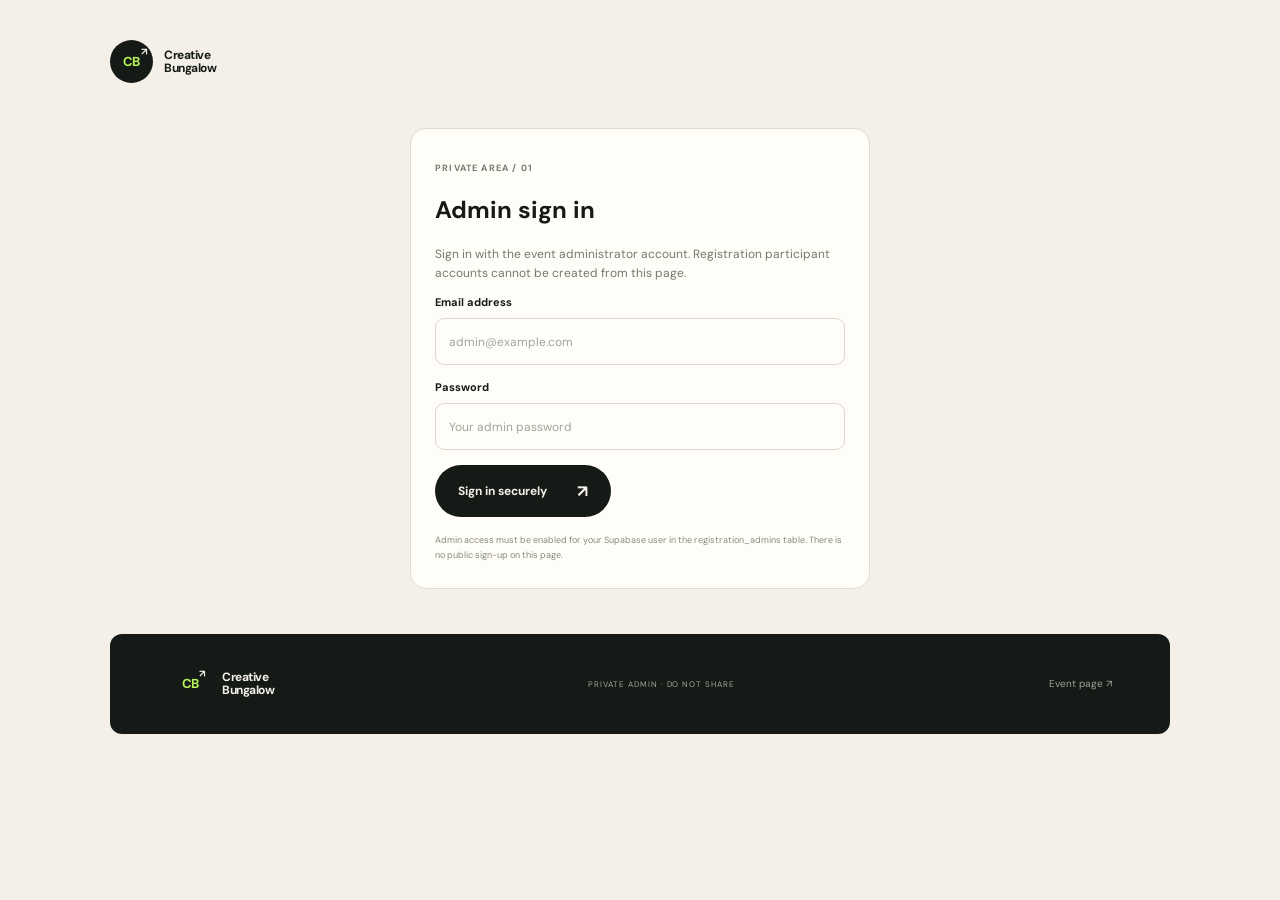
==== admin.html @ c6434d29 "Add admin-only dummy registration test panel" ====
<!doctype html>
<html lang="en">
<head>
<meta charset="utf-8"><meta name="viewport" content="width=device-width,initial-scale=1">
<meta name="robots" content="noindex,nofollow"><meta name="theme-color" content="#151a16">
<title>Admin — Creative Bungalow</title>
<link rel="preconnect" href="https://fonts.googleapis.com"><link rel="preconnect" href="https://fonts.gstatic.com" crossorigin>
<link href="https://fonts.googleapis.com/css2?family=DM+Sans:wght@400;500;600;700&family=Playfair+Display:ital,wght@0,500;0,600;1,500&display=swap" rel="stylesheet">
<link rel="stylesheet" href="./styles.css">
</head>
<body class="admin-page">
<main class="admin-container">
<a class="brand" href="./index.html"><span class="brand-mark">CB<span>↗</span></span><span class="brand-name">Creative<br>Bungalow</span></a>
<section class="admin-login admin-card" id="login-card">
<p class="admin-top-label">PRIVATE AREA / 01</p><h1>Admin sign in</h1>
<p class="admin-status">Sign in with the event administrator account. Registration participant accounts cannot be created from this page.</p>
<form id="login-form">
<label class="field"><span>Email address</span><input name="email" type="email" autocomplete="username" required placeholder="admin@example.com"></label>
<label class="field"><span>Password</span><input name="password" type="password" autocomplete="current-password" required minlength="8" placeholder="Your admin password"></label>
<p class="form-message" id="login-message" role="status" aria-live="polite"></p>
<button class="button button-dark" id="login-button" type="submit">Sign in securely <b>↗</b></button>
</form>
<p class="form-footnote">Admin access must be enabled for your Supabase user in the registration_admins table. There is no public sign-up on this page.</p>
</section>
<section id="dashboard" hidden>
<header class="admin-header"><div><p class="admin-top-label">PRIVATE AREA / 02</p><h1>Registration desk.</h1><p>Review screenshots and update payment status.</p></div><button class="copy-button" id="signout-button" type="button">Sign out ↗</button></header>
<div class="notice warning" id="admin-notice" role="status" hidden></div>
<div class="admin-card" id="backend-preflight-card">
<p class="admin-top-label">PRIVATE DIAGNOSTICS</p>
<h2>Backend readiness check</h2>
<p class="admin-status">Administrator-only, read-only checks. This verifies server-side Turnstile, private screenshot bucket and registration RPC availability. It does not create participant records. Public registration remains closed.</p>
<div class="captcha-wrap"><div id="backend-preflight-turnstile"></div><p id="backend-preflight-captcha-note">Complete anti-spam verification to run the checks.</p></div>
<button class="button button-dark" id="run-backend-preflight" type="button" disabled>Run readiness check ↗</button>
<p class="form-message" id="backend-preflight-result" role="status" aria-live="polite"></p>
</div>
<div class="admin-card" id="test-tools-card"><p class="admin-top-label">ADMIN-ONLY TESTING</p><h2>Dummy registration test</h2><p class="admin-status">Creates a clearly labelled TEST ONLY record with a dummy image. No payment is made and payment remains pending. The test temporarily consumes one place until removed. Public registration stays closed.</p><button class="button button-dark" id="create-test-registration" type="button">Create dummy test entry</button><p class="form-message" id="test-tools-result" role="status" aria-live="polite"></p></div><div class="admin-card">
<div class="admin-toolbar"><div><h2>Participants</h2><p class="admin-status" id="last-updated">Loading registrations…</p></div><input id="filter-input" type="search" placeholder="Search name, code, email or phone" aria-label="Search registrations"><button class="copy-button" id="refresh-button" type="button">Refresh ↻</button></div>
<div class="admin-table-wrap"><table class="admin-table"><thead><tr><th>Participant</th><th>Reference</th><th>Details</th><th>Payment</th><th>Screenshot</th><th>Review</th></tr></thead><tbody id="registrations-body"><tr><td colspan="6" class="admin-empty">Loading…</td></tr></tbody></table></div>
</div>
<p class="admin-status">Screenshot links expire after five minutes. Payment verification is manual; a screenshot alone is not proof that a transfer settled.</p>
</section>
<footer class="site-footer" style="margin-top:40px;border-radius:12px"><a class="brand" href="./index.html"><span class="brand-mark">CB<span>↗</span></span><span class="brand-name">Creative<br>Bungalow</span></a><span>PRIVATE ADMIN · DO NOT SHARE</span><a href="./index.html">Event page ↗</a></footer>
</main>
<script src="./js/config.js"></script><script type="module" src="./js/admin.js"></script>
</body></html>
---- styles.css ----
:root{--ink:#151a16;--paper:#f4f0e8;--green:#b8f35a;--muted:#76786f;--line:rgba(21,26,22,.16);--white:#fffdf7;--sans:"DM Sans",Arial,sans-serif;--serif:"Playfair Display",Georgia,serif}*{box-sizing:border-box}html{scroll-behavior:smooth;scroll-padding-top:90px}body{margin:0;background:var(--paper);color:var(--ink);font-family:var(--sans);-webkit-font-smoothing:antialiased}a{color:inherit;text-decoration:none}button,input{font:inherit}.topline{height:32px;padding:0 5.5%;display:flex;align-items:center;justify-content:space-between;background:var(--green);font-size:9px;font-weight:700;letter-spacing:.14em}.site-header{height:86px;padding:0 5.5%;display:flex;align-items:center;justify-content:space-between;border-bottom:1px solid var(--line)}.brand{display:inline-flex;align-items:center;gap:11px}.brand-mark{width:43px;height:43px;border-radius:50%;background:var(--ink);color:var(--green);display:grid;place-items:center;font-size:13px;font-weight:700;position:relative;letter-spacing:-.06em}.brand-mark span{position:absolute;font-size:10px;top:5px;right:6px;color:var(--paper)}.brand-name{font-weight:700;font-size:12px;line-height:1.05;letter-spacing:-.04em}.site-header nav{display:flex;align-items:center;gap:32px;font-size:12px;font-weight:600}.site-header nav a:not(.nav-cta){opacity:.72}.nav-cta{border:1px solid var(--ink);padding:13px 17px;border-radius:99px}.hero{background:var(--ink);color:var(--paper);min-height:670px;padding:85px 5.5% 28px;position:relative;overflow:hidden;display:grid;grid-template-columns:1.05fr .95fr;align-items:center}.hero-copy{max-width:670px;z-index:1;padding-bottom:35px}.eyebrow{font-size:10px;font-weight:700;letter-spacing:.16em;margin:0 0 23px;display:flex;align-items:center;gap:9px}.eyebrow i{width:7px;height:7px;border-radius:50%;background:var(--green);display:inline-block}.eyebrow.dark{color:#777b70}.hero h1{font-size:clamp(58px,7.6vw,110px);letter-spacing:-.09em;line-height:.91;margin:0;font-weight:600}.hero h1 em,.intro h2 em,.details h2 em,.register-intro h2 em,.success-panel h3 em,.closing h2 em{font-family:var(--serif);font-weight:500;letter-spacing:-.075em}.lime{color:var(--green)}.hero-subtitle{max-width:390px;color:#b7bbb2;font-size:14px;line-height:1.8;margin:28px 0}.hero-actions{display:flex;align-items:center;gap:22px}.button{border:0;border-radius:99px;min-height:52px;padding:0 23px;display:inline-flex;align-items:center;justify-content:space-between;gap:30px;font-weight:700;font-size:12px;cursor:pointer;transition:transform .2s,background .2s}.button:hover{transform:translateY(-2px)}.button b{font-size:17px}.button-lime{background:var(--green);color:var(--ink)}.text-link{font-size:11px;font-weight:700;opacity:.8}.hero-meta{display:flex;gap:48px;margin-top:60px}.hero-meta>div{display:flex;flex-direction:column;gap:9px}.hero-meta small,.payment-top small,.upi-row small,.fee small{font-size:9px;color:#9da399;font-weight:700;letter-spacing:.15em}.hero-meta strong{font-size:10px;letter-spacing:.08em}.hero-art{min-height:435px;position:relative;display:grid;place-items:center}.orbit{position:absolute;border:1px solid rgba(244,240,232,.16);border-radius:50%;aspect-ratio:1}.orbit-a{width:min(95%,440px);transform:rotate(-24deg) scaleY(.76)}.orbit-b{width:min(75%,350px);transform:rotate(30deg) scaleY(.76)}.disc{width:260px;height:260px;background:var(--green);border-radius:50%;color:var(--ink);display:flex;flex-direction:column;align-items:center;justify-content:center;transform:rotate(-10deg);z-index:1;box-shadow:0 30px 70px #0005}.disc small,.date-disc small{font-size:8px;letter-spacing:.15em;font-weight:700}.disc strong{text-align:center;font-size:31px;line-height:.98;letter-spacing:-.07em;margin:14px 0}.date-disc{position:absolute;right:4%;top:5%;width:105px;height:105px;border:1px solid rgba(244,240,232,.4);border-radius:50%;display:flex;flex-direction:column;align-items:center;justify-content:center;line-height:1.1;transform:rotate(9deg)}.date-disc strong{font-size:25px;letter-spacing:-.08em}.art-note{position:absolute;bottom:16%;right:0;font-size:9px;letter-spacing:.12em;line-height:1.6;color:#aeb4a8;transform:rotate(-7deg)}.star{position:absolute;left:5%;top:17%;font-size:35px;color:var(--green)}.hero-bottom{position:absolute;bottom:21px;left:5.5%;right:5.5%;display:flex;align-items:center;gap:14px;color:#8e958a;font-size:8px;font-weight:700;letter-spacing:.12em}.hero-bottom i{height:1px;background:#4a5248;flex:1}.ticker{background:var(--green);overflow:hidden;padding:17px 0;color:var(--ink)}.ticker-track{display:flex;align-items:center;justify-content:space-around;gap:35px;white-space:nowrap;font-size:10px;font-weight:700;letter-spacing:.13em}.ticker-track b{font-size:16px}.section{padding-left:8%;padding-right:8%}.intro{padding-top:120px;padding-bottom:125px;display:grid;grid-template-columns:.65fr 1.3fr .55fr;gap:45px}.section-index{display:flex;flex-direction:column;gap:9px;font-size:9px;font-weight:700;letter-spacing:.13em;color:var(--muted)}.section-index span{color:var(--ink);font-size:11px}.section-index small{font-size:9px}.intro-main .eyebrow{margin-bottom:20px}.intro h2,.details h2,.register-intro h2{font-size:clamp(49px,5.6vw,78px);line-height:.99;letter-spacing:-.08em;font-weight:500;margin:0}.intro-bottom{display:flex;align-items:end;gap:30px;max-width:540px;margin-top:34px}.intro-bottom p,.register-intro>p{font-size:13px;line-height:1.9;color:#64675e;margin:0;max-width:415px}.round-arrow{width:52px;height:52px;flex:0 0 52px;border:1px solid var(--ink);border-radius:50%;display:grid;place-items:center;font-size:22px}.intro-aside{padding-top:42px}.stamp{width:135px;height:135px;border:1px solid var(--ink);border-radius:50%;display:flex;flex-direction:column;justify-content:center;align-items:center;text-align:center;font-family:var(--serif);font-size:17px;line-height:1.05;transform:rotate(8deg)}.stamp span{font-family:var(--sans);font-size:8px;letter-spacing:.16em;margin-top:6px;font-weight:700}.intro-aside p{font-size:10px;line-height:1.8;color:var(--muted);max-width:155px;margin:30px 0 0}.details{background:var(--ink);color:var(--paper);padding:85px 0 100px}.details-inner{display:grid;grid-template-columns:.65fr 1.3fr;gap:45px}.section-index.light,.section-index.light span{color:#a0a69b}.section-index.light span:first-child{color:var(--green)}.details .eyebrow{color:#9ca398}.details h2{margin-bottom:55px}.detail-grid{display:grid;grid-template-columns:repeat(2,minmax(0,1fr));border-left:1px solid #3b4339;border-top:1px solid #3b4339}.detail-card{position:relative;min-height:215px;padding:24px;border-right:1px solid #3b4339;border-bottom:1px solid #3b4339}.detail-card>small{font-size:9px;font-weight:700;letter-spacing:.13em;color:#aab0a5}.detail-icon{float:right;color:var(--green);font-size:18px}.detail-card h3{font-size:23px;letter-spacing:-.06em;margin:41px 0 5px}.detail-card p{color:#9da398;font-size:11px;margin:0 0 24px}.detail-card strong{font-size:8px;letter-spacing:.11em;color:#c5c9bf}.detail-card.accent{background:var(--green);color:var(--ink)}.detail-card.accent>small,.detail-card.accent p,.detail-card.accent strong{color:#3c4a31}.detail-card.accent .detail-icon{color:var(--ink)}.register{padding-top:120px;padding-bottom:135px;display:grid;grid-template-columns:.65fr .8fr 1.25fr;gap:45px;align-items:start}.register-intro h2{margin-bottom:25px}.register-intro .eyebrow{margin-bottom:20px}.register-intro>p{max-width:330px}.fee{margin-top:32px;border-top:1px solid var(--line);padding-top:18px;display:flex;flex-direction:column;gap:10px}.fee small{color:var(--muted)}.fee strong{font-size:26px;letter-spacing:-.05em}.fee strong span{font-size:11px;font-weight:500;letter-spacing:0;color:var(--muted)}.form-shell{background:var(--white);border:1px solid #e1dbcf;border-radius:20px;padding:34px;grid-column:3}.form-title{display:flex;gap:14px;align-items:flex-start;margin-bottom:25px}.form-title>span{width:32px;height:32px;border-radius:50%;background:var(--green);display:grid;place-items:center;font-size:10px;font-weight:700;flex-shrink:0}.form-title h3{margin:0;font-size:19px;letter-spacing:-.05em}.form-title p{margin:6px 0 0;font-size:11px;color:var(--muted)}.form-grid{display:grid;grid-template-columns:1fr 1fr;gap:20px 15px}.field{display:flex;flex-direction:column;gap:9px;min-width:0}.field>span:first-child,.field legend{font-size:11px;font-weight:700}.field b,.field legend b{color:#3c8b21}.wide{grid-column:1/-1}.field input:not([type=radio]):not([type=file]){width:100%;height:47px;border:1px solid #ddd9d0;border-radius:9px;padding:0 13px;color:var(--ink);background:#fffdf9;font-size:12px;outline:none}.field input:focus{border-color:#718b53;box-shadow:0 0 0 3px #b8f35a3d}.field input::placeholder{color:#a4a49a}.field fieldset{border:0;padding:0;margin:0}.field legend{margin-bottom:10px}.choices{display:flex;gap:10px}.choice{flex:1;position:relative;cursor:pointer}.choice input{position:absolute;opacity:0;pointer-events:none}.choice span{display:flex;align-items:center;justify-content:center;border:1px solid #ddd9d0;border-radius:9px;padding:13px 10px;font-size:11px;font-weight:600}.choice input:checked+span{background:#f0f7e7;border-color:#87a56a;box-shadow:inset 0 0 0 1px #87a56a}.form-divider{height:1px;background:var(--line);margin:33px 0}.payment-box{border:1px solid #e1dbcf;background:#f7f3eb;border-radius:12px;padding:20px;margin-bottom:23px}.payment-top{display:flex;align-items:start;justify-content:space-between}.payment-top>div{display:flex;flex-direction:column;gap:6px}.payment-top strong{font-size:36px;letter-spacing:-.07em}.upi-tag{font-size:11px;font-weight:700;background:var(--green);border-radius:99px;padding:9px 12px}.payment-box>p{font-size:11px;line-height:1.8;color:#66695f}.upi-row{border:1px solid #ded8cc;background:var(--white);border-radius:9px;padding:13px;display:flex;align-items:center;justify-content:space-between;gap:10px}.upi-row>div{display:flex;flex-direction:column;gap:6px;min-width:0}.upi-row strong{font-size:13px;overflow-wrap:anywhere}.copy-button{border:1px solid #d8d4ca;background:transparent;border-radius:99px;padding:9px 11px;font-size:10px;font-weight:700;cursor:pointer;white-space:nowrap}.copy-button:hover{background:var(--green);border-color:var(--green)}.payment-box .caution{font-size:10px;margin-bottom:0}.upload-field{margin-top:5px}.muted,.upload-field>.muted{color:var(--muted);font-size:10px}.field input[type=file]{position:absolute;width:1px;height:1px;opacity:0;pointer-events:none}.upload-box{display:flex;align-items:center;gap:13px;border:1px dashed #b9b8ab;border-radius:10px;padding:17px;background:#fbf9f3;cursor:pointer;min-height:80px}.upload-box:hover{border-color:#6f8c50;background:#f7faef}.upload-icon{width:37px;height:37px;flex:0 0 37px;background:var(--green);border-radius:50%;display:grid;place-items:center;font-size:20px}.upload-box>span:nth-child(2){display:flex;flex-direction:column;gap:5px;min-width:0}.upload-box strong{font-size:11px;overflow-wrap:anywhere}.upload-box small{font-size:10px;color:var(--muted)}.upload-arrow{margin-left:auto;font-size:18px}.captcha-wrap{margin-top:18px;min-height:42px}.captcha-wrap p{font-size:10px;color:var(--muted)}.consent{display:flex;gap:10px;align-items:flex-start;font-size:10px;color:#66695f;line-height:1.7;margin-top:20px}.consent input{margin:3px 0 0;accent-color:#678b3d}.form-message{font-size:11px;line-height:1.6;margin:14px 0 0;color:#a33128}.form-message:empty{display:none}.submit-button{width:100%;margin-top:16px}.submit-button:disabled{opacity:.6;cursor:not-allowed}.form-footnote{font-size:9px;line-height:1.7;color:#888a80;margin:16px 0 0}.notice{padding:16px 19px;border-radius:12px;font-size:12px;line-height:1.7;margin:0 0 18px}.notice p{margin:5px 0 0}.warning{background:#fff1d5;border:1px solid #e8ca8c;color:#6f4c10}.register>.warning{grid-column:2/4}.success-panel{padding:10px 0}.success-icon{width:52px;height:52px;display:grid;place-items:center;border-radius:50%;background:var(--green);font-size:25px;margin-bottom:25px}.success-panel .eyebrow{margin-bottom:16px}.success-panel h3{font-size:49px;line-height:.98;letter-spacing:-.08em;font-weight:500;margin:0 0 22px}.success-panel>p{font-size:12px;color:#60645b;line-height:1.8}.reference-box{border:1px solid #ddd7cc;border-radius:12px;padding:17px;display:flex;flex-direction:column;align-items:flex-start;gap:11px;margin:25px 0}.reference-box small{font-size:9px;color:var(--muted);font-weight:700;letter-spacing:.13em}.reference-box strong{font-size:23px;letter-spacing:.04em}.closing{background:var(--green);padding:90px 8%;text-align:center}.closing>div{font-size:28px}.closing>p{font-size:9px;font-weight:700;letter-spacing:.16em;margin:18px 0 27px}.closing h2{font-size:clamp(51px,7vw,88px);line-height:.93;letter-spacing:-.09em;font-weight:500;margin:0 0 35px}.button-dark{background:var(--ink);color:var(--paper)}.site-footer{min-height:100px;padding:20px 5.5%;display:flex;align-items:center;justify-content:space-between;gap:20px;background:var(--ink);color:var(--paper)}.site-footer>span{font-size:8px;letter-spacing:.12em;color:#a1a69c}.site-footer>a:last-child{font-size:10px;color:#9da398}.honeypot{position:absolute;left:-10000px;width:1px;height:1px;overflow:hidden}.admin-page{min-height:100vh;background:var(--paper);padding:40px 20px}.admin-container{max-width:1060px;margin:0 auto}.admin-header{display:flex;justify-content:space-between;align-items:center;gap:20px;margin:30px 0}.admin-header h1{font-size:clamp(30px,5vw,52px);letter-spacing:-.07em;margin:0}.admin-header p,.admin-status{color:var(--muted);font-size:12px;line-height:1.6}.admin-card{background:var(--white);border:1px solid #e1dbcf;border-radius:16px;padding:24px;margin-bottom:20px}.admin-login{max-width:460px;margin:45px auto}.admin-card h2{font-size:18px;letter-spacing:-.04em;margin-top:0}.admin-card .field{margin-bottom:15px}.admin-toolbar{display:flex;flex-wrap:wrap;align-items:center;justify-content:space-between;gap:12px}.admin-toolbar input{height:42px;border:1px solid #ddd9d0;border-radius:9px;padding:0 12px;max-width:300px}.admin-table-wrap{overflow:auto;margin-top:18px}.admin-table{border-collapse:collapse;width:100%;min-width:760px;font-size:11px}.admin-table th,.admin-table td{text-align:left;padding:13px 10px;border-bottom:1px solid var(--line);vertical-align:top}.admin-table th{font-size:9px;letter-spacing:.1em;text-transform:uppercase;color:var(--muted)}.status-pill{display:inline-block;border-radius:99px;background:#f8ebc8;padding:5px 8px;font-size:9px;font-weight:700}.status-pill.verified{background:#e4f4d9;color:#336220}.status-pill.rejected{background:#f7dcd8;color:#8a3025}.admin-action{border:1px solid #ccc7bc;background:transparent;padding:7px 9px;border-radius:8px;font-size:10px;cursor:pointer;margin:2px}.admin-action:hover{background:var(--green)}.signed-link{display:inline-block;margin-top:5px;font-size:10px;text-decoration:underline}.admin-empty{padding:24px;text-align:center;color:var(--muted);font-size:12px}.admin-top-label{font-size:9px;letter-spacing:.13em;color:var(--muted);font-weight:700}@media(max-width:1020px){.hero{grid-template-columns:1fr 1fr}.hero-art{min-height:360px}.disc{width:220px;height:220px}.intro,.details-inner,.register{grid-template-columns:.45fr 1fr;gap:35px}.intro-aside{display:none}.register-intro{grid-column:2}.form-shell{grid-column:2}.register>.warning{grid-column:2}.details-main{grid-column:2}.section{padding-left:6%;padding-right:6%}}@media(max-width:700px){.topline{padding:0 18px;font-size:7px;letter-spacing:.09em}.site-header{height:72px;padding:0 18px}.brand-mark{width:37px;height:37px}.brand-name{font-size:11px}.site-header nav{gap:13px;font-size:10px}.site-header nav>a:not(.nav-cta){display:none}.nav-cta{padding:11px 13px}.hero{min-height:auto;display:block;padding:70px 22px 62px}.hero-copy{padding-bottom:0}.hero h1{font-size:clamp(56px,16vw,88px)}.hero-subtitle{font-size:13px;max-width:330px}.hero-actions{align-items:flex-start;flex-direction:column;gap:18px}.hero-meta{margin-top:38px;gap:25px}.hero-meta strong{font-size:9px}.hero-art{min-height:320px;margin-top:14px}.disc{width:205px;height:205px}.disc strong{font-size:26px}.date-disc{width:78px;height:78px;right:3%;top:6%}.date-disc strong{font-size:19px}.star{left:2%;top:20%}.art-note{right:1%;bottom:12%}.hero-bottom{left:22px;right:22px;bottom:18px;font-size:7px}.ticker{padding:15px 0}.ticker-track{justify-content:flex-start;gap:23px;width:max-content;font-size:9px}.intro{padding-top:75px;padding-bottom:80px;display:block}.intro>.section-index{margin-bottom:35px}.intro h2,.details h2,.register-intro h2{font-size:58px}.intro-bottom{align-items:center;gap:15px}.intro-bottom p{font-size:12px}.round-arrow{width:43px;height:43px;flex-basis:43px}.details{padding:65px 0 75px}.details-inner{display:block}.light{margin-bottom:34px}.details h2{margin-bottom:40px}.detail-grid{grid-template-columns:1fr 1fr}.detail-card{padding:16px;min-height:190px}.detail-card h3{font-size:18px;margin-top:36px}.detail-card p{font-size:10px;line-height:1.6}.detail-card strong{font-size:7px;line-height:1.5}.register{padding-top:75px;padding-bottom:80px;display:block}.register>.section-index{margin-bottom:35px}.register-intro{margin-bottom:28px}.register-intro h2{margin-bottom:20px}.register-intro>p{font-size:12px}.fee{margin-top:22px}.form-shell{padding:22px 17px;border-radius:14px}.form-grid{grid-template-columns:1fr;gap:17px}.wide{grid-column:1}.form-title h3{font-size:18px}.register>.warning{margin-bottom:14px}.payment-box{padding:15px}.payment-top strong{font-size:32px}.upi-row{align-items:flex-start}.closing{padding:70px 20px}.site-footer{padding:23px 18px;flex-wrap:wrap}.site-footer>span{order:3;width:100%;font-size:7px}.admin-page{padding:22px 12px}.admin-card{padding:17px}.admin-header{align-items:flex-start;flex-direction:column}.admin-header h1{font-size:36px}.admin-login{margin:28px auto}.admin-toolbar{align-items:stretch;flex-direction:column}.admin-toolbar input{max-width:none;width:100%}}@media(prefers-reduced-motion:reduce){html{scroll-behavior:auto}*,*:before,*:after{transition:none!important;animation:none!important}}
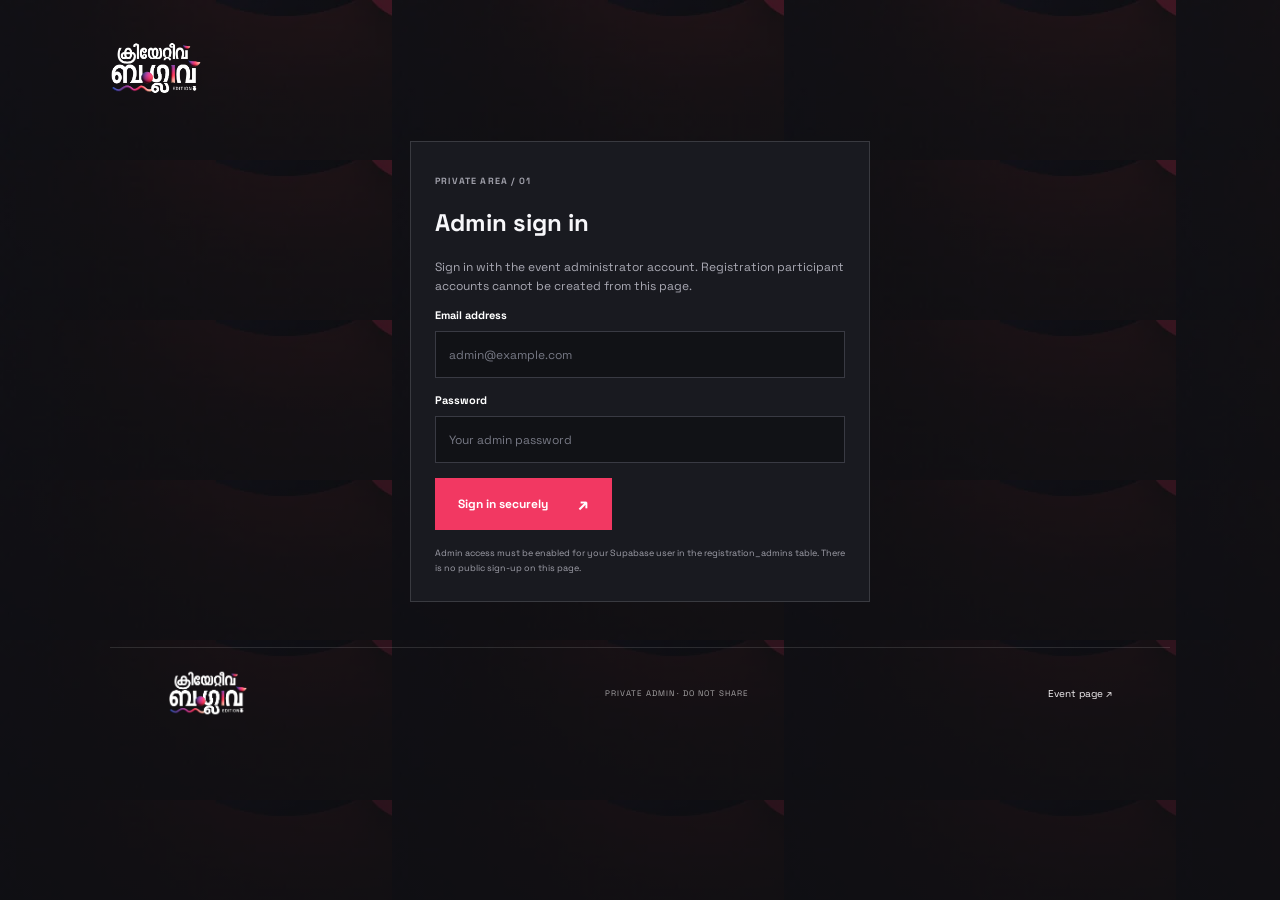
==== commit 45d3230b: "Align admin page typography and branding with homepage" ====
--- a/admin.html
+++ b/admin.html
@@ -2,15 +2,15 @@
 <html lang="en">
 <head>
 <meta charset="utf-8"><meta name="viewport" content="width=device-width,initial-scale=1">
-<meta name="robots" content="noindex,nofollow"><meta name="theme-color" content="#151a16">
+<meta name="robots" content="noindex,nofollow"><meta name="theme-color" content="#0b0b0e">
 <title>Admin — Creative Bungalow</title>
 <link rel="preconnect" href="https://fonts.googleapis.com"><link rel="preconnect" href="https://fonts.gstatic.com" crossorigin>
-<link href="https://fonts.googleapis.com/css2?family=DM+Sans:wght@400;500;600;700&family=Playfair+Display:ital,wght@0,500;0,600;1,500&display=swap" rel="stylesheet">
+<link href="https://fonts.googleapis.com/css2?family=Space+Grotesk:wght@400;500;600;700&display=swap" rel="stylesheet">
 <link rel="stylesheet" href="./styles.css">
 </head>
 <body class="admin-page">
 <main class="admin-container">
-<a class="brand" href="./index.html"><span class="brand-mark">CB<span>↗</span></span><span class="brand-name">Creative<br>Bungalow</span></a>
+<a class="brand" href="./index.html" aria-label="Creative Bungalow home"><img class="brand-logo" src="./assets/brand/Logo%20white.png" alt="Creative Bungalow"></a>
 <section class="admin-login admin-card" id="login-card">
 <p class="admin-top-label">PRIVATE AREA / 01</p><h1>Admin sign in</h1>
 <p class="admin-status">Sign in with the event administrator account. Registration participant accounts cannot be created from this page.</p>
@@ -33,13 +33,14 @@
 <button class="button button-dark" id="run-backend-preflight" type="button" disabled>Run readiness check ↗</button>
 <p class="form-message" id="backend-preflight-result" role="status" aria-live="polite"></p>
 </div>
-<div class="admin-card" id="test-tools-card"><p class="admin-top-label">ADMIN-ONLY TESTING</p><h2>Dummy registration test</h2><p class="admin-status">Creates a clearly labelled TEST ONLY record with a dummy image. No payment is made and payment remains pending. The test temporarily consumes one place until removed. Public registration stays closed.</p><button class="button button-dark" id="create-test-registration" type="button">Create dummy test entry</button><p class="form-message" id="test-tools-result" role="status" aria-live="polite"></p></div><div class="admin-card">
+<div class="admin-card" id="test-tools-card"><p class="admin-top-label">ADMIN-ONLY TESTING</p><h2>Dummy registration test</h2><p class="admin-status">Creates a clearly labelled TEST ONLY record with a dummy image. No payment is made and payment remains pending. The test temporarily consumes one place until removed. Public registration stays closed.</p><button class="button button-dark" id="create-test-registration" type="button">Create dummy test entry</button>
+<button class="copy-button" id="delete-test-registrations" type="button">Remove pending test entries</button><p class="form-message" id="test-tools-result" role="status" aria-live="polite"></p></div><div class="admin-card">
 <div class="admin-toolbar"><div><h2>Participants</h2><p class="admin-status" id="last-updated">Loading registrations…</p></div><input id="filter-input" type="search" placeholder="Search name, code, email or phone" aria-label="Search registrations"><button class="copy-button" id="refresh-button" type="button">Refresh ↻</button></div>
 <div class="admin-table-wrap"><table class="admin-table"><thead><tr><th>Participant</th><th>Reference</th><th>Details</th><th>Payment</th><th>Screenshot</th><th>Review</th></tr></thead><tbody id="registrations-body"><tr><td colspan="6" class="admin-empty">Loading…</td></tr></tbody></table></div>
 </div>
 <p class="admin-status">Screenshot links expire after five minutes. Payment verification is manual; a screenshot alone is not proof that a transfer settled.</p>
 </section>
-<footer class="site-footer" style="margin-top:40px;border-radius:12px"><a class="brand" href="./index.html"><span class="brand-mark">CB<span>↗</span></span><span class="brand-name">Creative<br>Bungalow</span></a><span>PRIVATE ADMIN · DO NOT SHARE</span><a href="./index.html">Event page ↗</a></footer>
+<footer class="site-footer" style="margin-top:40px"><a class="brand" href="./index.html" aria-label="Creative Bungalow home"><img class="brand-logo" src="./assets/brand/Logo%20white.png" alt="Creative Bungalow"></a><span>PRIVATE ADMIN · DO NOT SHARE</span><a href="./index.html">Event page ↗</a></footer>
 </main>
 <script src="./js/config.js"></script><script type="module" src="./js/admin.js"></script>
 </body></html>
--- a/styles.css
+++ b/styles.css
@@ -1 +1,858 @@
-:root{--ink:#151a16;--paper:#f4f0e8;--green:#b8f35a;--muted:#76786f;--line:rgba(21,26,22,.16);--white:#fffdf7;--sans:"DM Sans",Arial,sans-serif;--serif:"Playfair Display",Georgia,serif}*{box-sizing:border-box}html{scroll-behavior:smooth;scroll-padding-top:90px}body{margin:0;background:var(--paper);color:var(--ink);font-family:var(--sans);-webkit-font-smoothing:antialiased}a{color:inherit;text-decoration:none}button,input{font:inherit}.topline{height:32px;padding:0 5.5%;display:flex;align-items:center;justify-content:space-between;background:var(--green);font-size:9px;font-weight:700;letter-spacing:.14em}.site-header{height:86px;padding:0 5.5%;display:flex;align-items:center;justify-content:space-between;border-bottom:1px solid var(--line)}.brand{display:inline-flex;align-items:center;gap:11px}.brand-mark{width:43px;height:43px;border-radius:50%;background:var(--ink);color:var(--green);display:grid;place-items:center;font-size:13px;font-weight:700;position:relative;letter-spacing:-.06em}.brand-mark span{position:absolute;font-size:10px;top:5px;right:6px;color:var(--paper)}.brand-name{font-weight:700;font-size:12px;line-height:1.05;letter-spacing:-.04em}.site-header nav{display:flex;align-items:center;gap:32px;font-size:12px;font-weight:600}.site-header nav a:not(.nav-cta){opacity:.72}.nav-cta{border:1px solid var(--ink);padding:13px 17px;border-radius:99px}.hero{background:var(--ink);color:var(--paper);min-height:670px;padding:85px 5.5% 28px;position:relative;overflow:hidden;display:grid;grid-template-columns:1.05fr .95fr;align-items:center}.hero-copy{max-width:670px;z-index:1;padding-bottom:35px}.eyebrow{font-size:10px;font-weight:700;letter-spacing:.16em;margin:0 0 23px;display:flex;align-items:center;gap:9px}.eyebrow i{width:7px;height:7px;border-radius:50%;background:var(--green);display:inline-block}.eyebrow.dark{color:#777b70}.hero h1{font-size:clamp(58px,7.6vw,110px);letter-spacing:-.09em;line-height:.91;margin:0;font-weight:600}.hero h1 em,.intro h2 em,.details h2 em,.register-intro h2 em,.success-panel h3 em,.closing h2 em{font-family:var(--serif);font-weight:500;letter-spacing:-.075em}.lime{color:var(--green)}.hero-subtitle{max-width:390px;color:#b7bbb2;font-size:14px;line-height:1.8;margin:28px 0}.hero-actions{display:flex;align-items:center;gap:22px}.button{border:0;border-radius:99px;min-height:52px;padding:0 23px;display:inline-flex;align-items:center;justify-content:space-between;gap:30px;font-weight:700;font-size:12px;cursor:pointer;transition:transform .2s,background .2s}.button:hover{transform:translateY(-2px)}.button b{font-size:17px}.button-lime{background:var(--green);color:var(--ink)}.text-link{font-size:11px;font-weight:700;opacity:.8}.hero-meta{display:flex;gap:48px;margin-top:60px}.hero-meta>div{display:flex;flex-direction:column;gap:9px}.hero-meta small,.payment-top small,.upi-row small,.fee small{font-size:9px;color:#9da399;font-weight:700;letter-spacing:.15em}.hero-meta strong{font-size:10px;letter-spacing:.08em}.hero-art{min-height:435px;position:relative;display:grid;place-items:center}.orbit{position:absolute;border:1px solid rgba(244,240,232,.16);border-radius:50%;aspect-ratio:1}.orbit-a{width:min(95%,440px);transform:rotate(-24deg) scaleY(.76)}.orbit-b{width:min(75%,350px);transform:rotate(30deg) scaleY(.76)}.disc{width:260px;height:260px;background:var(--green);border-radius:50%;color:var(--ink);display:flex;flex-direction:column;align-items:center;justify-content:center;transform:rotate(-10deg);z-index:1;box-shadow:0 30px 70px #0005}.disc small,.date-disc small{font-size:8px;letter-spacing:.15em;font-weight:700}.disc strong{text-align:center;font-size:31px;line-height:.98;letter-spacing:-.07em;margin:14px 0}.date-disc{position:absolute;right:4%;top:5%;width:105px;height:105px;border:1px solid rgba(244,240,232,.4);border-radius:50%;display:flex;flex-direction:column;align-items:center;justify-content:center;line-height:1.1;transform:rotate(9deg)}.date-disc strong{font-size:25px;letter-spacing:-.08em}.art-note{position:absolute;bottom:16%;right:0;font-size:9px;letter-spacing:.12em;line-height:1.6;color:#aeb4a8;transform:rotate(-7deg)}.star{position:absolute;left:5%;top:17%;font-size:35px;color:var(--green)}.hero-bottom{position:absolute;bottom:21px;left:5.5%;right:5.5%;display:flex;align-items:center;gap:14px;color:#8e958a;font-size:8px;font-weight:700;letter-spacing:.12em}.hero-bottom i{height:1px;background:#4a5248;flex:1}.ticker{background:var(--green);overflow:hidden;padding:17px 0;color:var(--ink)}.ticker-track{display:flex;align-items:center;justify-content:space-around;gap:35px;white-space:nowrap;font-size:10px;font-weight:700;letter-spacing:.13em}.ticker-track b{font-size:16px}.section{padding-left:8%;padding-right:8%}.intro{padding-top:120px;padding-bottom:125px;display:grid;grid-template-columns:.65fr 1.3fr .55fr;gap:45px}.section-index{display:flex;flex-direction:column;gap:9px;font-size:9px;font-weight:700;letter-spacing:.13em;color:var(--muted)}.section-index span{color:var(--ink);font-size:11px}.section-index small{font-size:9px}.intro-main .eyebrow{margin-bottom:20px}.intro h2,.details h2,.register-intro h2{font-size:clamp(49px,5.6vw,78px);line-height:.99;letter-spacing:-.08em;font-weight:500;margin:0}.intro-bottom{display:flex;align-items:end;gap:30px;max-width:540px;margin-top:34px}.intro-bottom p,.register-intro>p{font-size:13px;line-height:1.9;color:#64675e;margin:0;max-width:415px}.round-arrow{width:52px;height:52px;flex:0 0 52px;border:1px solid var(--ink);border-radius:50%;display:grid;place-items:center;font-size:22px}.intro-aside{padding-top:42px}.stamp{width:135px;height:135px;border:1px solid var(--ink);border-radius:50%;display:flex;flex-direction:column;justify-content:center;align-items:center;text-align:center;font-family:var(--serif);font-size:17px;line-height:1.05;transform:rotate(8deg)}.stamp span{font-family:var(--sans);font-size:8px;letter-spacing:.16em;margin-top:6px;font-weight:700}.intro-aside p{font-size:10px;line-height:1.8;color:var(--muted);max-width:155px;margin:30px 0 0}.details{background:var(--ink);color:var(--paper);padding:85px 0 100px}.details-inner{display:grid;grid-template-columns:.65fr 1.3fr;gap:45px}.section-index.light,.section-index.light span{color:#a0a69b}.section-index.light span:first-child{color:var(--green)}.details .eyebrow{color:#9ca398}.details h2{margin-bottom:55px}.detail-grid{display:grid;grid-template-columns:repeat(2,minmax(0,1fr));border-left:1px solid #3b4339;border-top:1px solid #3b4339}.detail-card{position:relative;min-height:215px;padding:24px;border-right:1px solid #3b4339;border-bottom:1px solid #3b4339}.detail-card>small{font-size:9px;font-weight:700;letter-spacing:.13em;color:#aab0a5}.detail-icon{float:right;color:var(--green);font-size:18px}.detail-card h3{font-size:23px;letter-spacing:-.06em;margin:41px 0 5px}.detail-card p{color:#9da398;font-size:11px;margin:0 0 24px}.detail-card strong{font-size:8px;letter-spacing:.11em;color:#c5c9bf}.detail-card.accent{background:var(--green);color:var(--ink)}.detail-card.accent>small,.detail-card.accent p,.detail-card.accent strong{color:#3c4a31}.detail-card.accent .detail-icon{color:var(--ink)}.register{padding-top:120px;padding-bottom:135px;display:grid;grid-template-columns:.65fr .8fr 1.25fr;gap:45px;align-items:start}.register-intro h2{margin-bottom:25px}.register-intro .eyebrow{margin-bottom:20px}.register-intro>p{max-width:330px}.fee{margin-top:32px;border-top:1px solid var(--line);padding-top:18px;display:flex;flex-direction:column;gap:10px}.fee small{color:var(--muted)}.fee strong{font-size:26px;letter-spacing:-.05em}.fee strong span{font-size:11px;font-weight:500;letter-spacing:0;color:var(--muted)}.form-shell{background:var(--white);border:1px solid #e1dbcf;border-radius:20px;padding:34px;grid-column:3}.form-title{display:flex;gap:14px;align-items:flex-start;margin-bottom:25px}.form-title>span{width:32px;height:32px;border-radius:50%;background:var(--green);display:grid;place-items:center;font-size:10px;font-weight:700;flex-shrink:0}.form-title h3{margin:0;font-size:19px;letter-spacing:-.05em}.form-title p{margin:6px 0 0;font-size:11px;color:var(--muted)}.form-grid{display:grid;grid-template-columns:1fr 1fr;gap:20px 15px}.field{display:flex;flex-direction:column;gap:9px;min-width:0}.field>span:first-child,.field legend{font-size:11px;font-weight:700}.field b,.field legend b{color:#3c8b21}.wide{grid-column:1/-1}.field input:not([type=radio]):not([type=file]){width:100%;height:47px;border:1px solid #ddd9d0;border-radius:9px;padding:0 13px;color:var(--ink);background:#fffdf9;font-size:12px;outline:none}.field input:focus{border-color:#718b53;box-shadow:0 0 0 3px #b8f35a3d}.field input::placeholder{color:#a4a49a}.field fieldset{border:0;padding:0;margin:0}.field legend{margin-bottom:10px}.choices{display:flex;gap:10px}.choice{flex:1;position:relative;cursor:pointer}.choice input{position:absolute;opacity:0;pointer-events:none}.choice span{display:flex;align-items:center;justify-content:center;border:1px solid #ddd9d0;border-radius:9px;padding:13px 10px;font-size:11px;font-weight:600}.choice input:checked+span{background:#f0f7e7;border-color:#87a56a;box-shadow:inset 0 0 0 1px #87a56a}.form-divider{height:1px;background:var(--line);margin:33px 0}.payment-box{border:1px solid #e1dbcf;background:#f7f3eb;border-radius:12px;padding:20px;margin-bottom:23px}.payment-top{display:flex;align-items:start;justify-content:space-between}.payment-top>div{display:flex;flex-direction:column;gap:6px}.payment-top strong{font-size:36px;letter-spacing:-.07em}.upi-tag{font-size:11px;font-weight:700;background:var(--green);border-radius:99px;padding:9px 12px}.payment-box>p{font-size:11px;line-height:1.8;color:#66695f}.upi-row{border:1px solid #ded8cc;background:var(--white);border-radius:9px;padding:13px;display:flex;align-items:center;justify-content:space-between;gap:10px}.upi-row>div{display:flex;flex-direction:column;gap:6px;min-width:0}.upi-row strong{font-size:13px;overflow-wrap:anywhere}.copy-button{border:1px solid #d8d4ca;background:transparent;border-radius:99px;padding:9px 11px;font-size:10px;font-weight:700;cursor:pointer;white-space:nowrap}.copy-button:hover{background:var(--green);border-color:var(--green)}.payment-box .caution{font-size:10px;margin-bottom:0}.upload-field{margin-top:5px}.muted,.upload-field>.muted{color:var(--muted);font-size:10px}.field input[type=file]{position:absolute;width:1px;height:1px;opacity:0;pointer-events:none}.upload-box{display:flex;align-items:center;gap:13px;border:1px dashed #b9b8ab;border-radius:10px;padding:17px;background:#fbf9f3;cursor:pointer;min-height:80px}.upload-box:hover{border-color:#6f8c50;background:#f7faef}.upload-icon{width:37px;height:37px;flex:0 0 37px;background:var(--green);border-radius:50%;display:grid;place-items:center;font-size:20px}.upload-box>span:nth-child(2){display:flex;flex-direction:column;gap:5px;min-width:0}.upload-box strong{font-size:11px;overflow-wrap:anywhere}.upload-box small{font-size:10px;color:var(--muted)}.upload-arrow{margin-left:auto;font-size:18px}.captcha-wrap{margin-top:18px;min-height:42px}.captcha-wrap p{font-size:10px;color:var(--muted)}.consent{display:flex;gap:10px;align-items:flex-start;font-size:10px;color:#66695f;line-height:1.7;margin-top:20px}.consent input{margin:3px 0 0;accent-color:#678b3d}.form-message{font-size:11px;line-height:1.6;margin:14px 0 0;color:#a33128}.form-message:empty{display:none}.submit-button{width:100%;margin-top:16px}.submit-button:disabled{opacity:.6;cursor:not-allowed}.form-footnote{font-size:9px;line-height:1.7;color:#888a80;margin:16px 0 0}.notice{padding:16px 19px;border-radius:12px;font-size:12px;line-height:1.7;margin:0 0 18px}.notice p{margin:5px 0 0}.warning{background:#fff1d5;border:1px solid #e8ca8c;color:#6f4c10}.register>.warning{grid-column:2/4}.success-panel{padding:10px 0}.success-icon{width:52px;height:52px;display:grid;place-items:center;border-radius:50%;background:var(--green);font-size:25px;margin-bottom:25px}.success-panel .eyebrow{margin-bottom:16px}.success-panel h3{font-size:49px;line-height:.98;letter-spacing:-.08em;font-weight:500;margin:0 0 22px}.success-panel>p{font-size:12px;color:#60645b;line-height:1.8}.reference-box{border:1px solid #ddd7cc;border-radius:12px;padding:17px;display:flex;flex-direction:column;align-items:flex-start;gap:11px;margin:25px 0}.reference-box small{font-size:9px;color:var(--muted);font-weight:700;letter-spacing:.13em}.reference-box strong{font-size:23px;letter-spacing:.04em}.closing{background:var(--green);padding:90px 8%;text-align:center}.closing>div{font-size:28px}.closing>p{font-size:9px;font-weight:700;letter-spacing:.16em;margin:18px 0 27px}.closing h2{font-size:clamp(51px,7vw,88px);line-height:.93;letter-spacing:-.09em;font-weight:500;margin:0 0 35px}.button-dark{background:var(--ink);color:var(--paper)}.site-footer{min-height:100px;padding:20px 5.5%;display:flex;align-items:center;justify-content:space-between;gap:20px;background:var(--ink);color:var(--paper)}.site-footer>span{font-size:8px;letter-spacing:.12em;color:#a1a69c}.site-footer>a:last-child{font-size:10px;color:#9da398}.honeypot{position:absolute;left:-10000px;width:1px;height:1px;overflow:hidden}.admin-page{min-height:100vh;background:var(--paper);padding:40px 20px}.admin-container{max-width:1060px;margin:0 auto}.admin-header{display:flex;justify-content:space-between;align-items:center;gap:20px;margin:30px 0}.admin-header h1{font-size:clamp(30px,5vw,52px);letter-spacing:-.07em;margin:0}.admin-header p,.admin-status{color:var(--muted);font-size:12px;line-height:1.6}.admin-card{background:var(--white);border:1px solid #e1dbcf;border-radius:16px;padding:24px;margin-bottom:20px}.admin-login{max-width:460px;margin:45px auto}.admin-card h2{font-size:18px;letter-spacing:-.04em;margin-top:0}.admin-card .field{margin-bottom:15px}.admin-toolbar{display:flex;flex-wrap:wrap;align-items:center;justify-content:space-between;gap:12px}.admin-toolbar input{height:42px;border:1px solid #ddd9d0;border-radius:9px;padding:0 12px;max-width:300px}.admin-table-wrap{overflow:auto;margin-top:18px}.admin-table{border-collapse:collapse;width:100%;min-width:760px;font-size:11px}.admin-table th,.admin-table td{text-align:left;padding:13px 10px;border-bottom:1px solid var(--line);vertical-align:top}.admin-table th{font-size:9px;letter-spacing:.1em;text-transform:uppercase;color:var(--muted)}.status-pill{display:inline-block;border-radius:99px;background:#f8ebc8;padding:5px 8px;font-size:9px;font-weight:700}.status-pill.verified{background:#e4f4d9;color:#336220}.status-pill.rejected{background:#f7dcd8;color:#8a3025}.admin-action{border:1px solid #ccc7bc;background:transparent;padding:7px 9px;border-radius:8px;font-size:10px;cursor:pointer;margin:2px}.admin-action:hover{background:var(--green)}.signed-link{display:inline-block;margin-top:5px;font-size:10px;text-decoration:underline}.admin-empty{padding:24px;text-align:center;color:var(--muted);font-size:12px}.admin-top-label{font-size:9px;letter-spacing:.13em;color:var(--muted);font-weight:700}@media(max-width:1020px){.hero{grid-template-columns:1fr 1fr}.hero-art{min-height:360px}.disc{width:220px;height:220px}.intro,.details-inner,.register{grid-template-columns:.45fr 1fr;gap:35px}.intro-aside{display:none}.register-intro{grid-column:2}.form-shell{grid-column:2}.register>.warning{grid-column:2}.details-main{grid-column:2}.section{padding-left:6%;padding-right:6%}}@media(max-width:700px){.topline{padding:0 18px;font-size:7px;letter-spacing:.09em}.site-header{height:72px;padding:0 18px}.brand-mark{width:37px;height:37px}.brand-name{font-size:11px}.site-header nav{gap:13px;font-size:10px}.site-header nav>a:not(.nav-cta){display:none}.nav-cta{padding:11px 13px}.hero{min-height:auto;display:block;padding:70px 22px 62px}.hero-copy{padding-bottom:0}.hero h1{font-size:clamp(56px,16vw,88px)}.hero-subtitle{font-size:13px;max-width:330px}.hero-actions{align-items:flex-start;flex-direction:column;gap:18px}.hero-meta{margin-top:38px;gap:25px}.hero-meta strong{font-size:9px}.hero-art{min-height:320px;margin-top:14px}.disc{width:205px;height:205px}.disc strong{font-size:26px}.date-disc{width:78px;height:78px;right:3%;top:6%}.date-disc strong{font-size:19px}.star{left:2%;top:20%}.art-note{right:1%;bottom:12%}.hero-bottom{left:22px;right:22px;bottom:18px;font-size:7px}.ticker{padding:15px 0}.ticker-track{justify-content:flex-start;gap:23px;width:max-content;font-size:9px}.intro{padding-top:75px;padding-bottom:80px;display:block}.intro>.section-index{margin-bottom:35px}.intro h2,.details h2,.register-intro h2{font-size:58px}.intro-bottom{align-items:center;gap:15px}.intro-bottom p{font-size:12px}.round-arrow{width:43px;height:43px;flex-basis:43px}.details{padding:65px 0 75px}.details-inner{display:block}.light{margin-bottom:34px}.details h2{margin-bottom:40px}.detail-grid{grid-template-columns:1fr 1fr}.detail-card{padding:16px;min-height:190px}.detail-card h3{font-size:18px;margin-top:36px}.detail-card p{font-size:10px;line-height:1.6}.detail-card strong{font-size:7px;line-height:1.5}.register{padding-top:75px;padding-bottom:80px;display:block}.register>.section-index{margin-bottom:35px}.register-intro{margin-bottom:28px}.register-intro h2{margin-bottom:20px}.register-intro>p{font-size:12px}.fee{margin-top:22px}.form-shell{padding:22px 17px;border-radius:14px}.form-grid{grid-template-columns:1fr;gap:17px}.wide{grid-column:1}.form-title h3{font-size:18px}.register>.warning{margin-bottom:14px}.payment-box{padding:15px}.payment-top strong{font-size:32px}.upi-row{align-items:flex-start}.closing{padding:70px 20px}.site-footer{padding:23px 18px;flex-wrap:wrap}.site-footer>span{order:3;width:100%;font-size:7px}.admin-page{padding:22px 12px}.admin-card{padding:17px}.admin-header{align-items:flex-start;flex-direction:column}.admin-header h1{font-size:36px}.admin-login{margin:28px auto}.admin-toolbar{align-items:stretch;flex-direction:column}.admin-toolbar input{max-width:none;width:100%}}@media(prefers-reduced-motion:reduce){html{scroll-behavior:auto}*,*:before,*:after{transition:none!important;animation:none!important}}+:root{--ink:#0b0b0e;--paper:#111216;--green:#f23862;--muted:#a0a0aa;--line:rgba(255,255,255,.14);--white:#191a20;--sans:"Space Grotesk",Arial,sans-serif;--serif:"Space Grotesk",Arial,sans-serif}*{box-sizing:border-box}html{scroll-behavior:smooth;scroll-padding-top:90px}body{margin:0;background:var(--paper);color:var(--ink);font-family:var(--sans);-webkit-font-smoothing:antialiased}a{color:inherit;text-decoration:none}button,input{font:inherit}.topline{height:32px;padding:0 5.5%;display:flex;align-items:center;justify-content:space-between;background:var(--green);font-size:9px;font-weight:700;letter-spacing:.14em}.site-header{height:86px;padding:0 5.5%;display:flex;align-items:center;justify-content:space-between;border-bottom:1px solid var(--line)}.brand{display:inline-flex;align-items:center;gap:11px}.brand-mark{width:43px;height:43px;border-radius:50%;background:var(--ink);color:var(--green);display:grid;place-items:center;font-size:13px;font-weight:700;position:relative;letter-spacing:-.06em}.brand-mark span{position:absolute;font-size:10px;top:5px;right:6px;color:var(--paper)}.brand-name{font-weight:700;font-size:12px;line-height:1.05;letter-spacing:-.04em}.site-header nav{display:flex;align-items:center;gap:32px;font-size:12px;font-weight:600}.site-header nav a:not(.nav-cta){opacity:.72}.nav-cta{border:1px solid var(--ink);padding:13px 17px;border-radius:99px}.hero{background:var(--ink);color:var(--paper);min-height:670px;padding:85px 5.5% 28px;position:relative;overflow:hidden;display:grid;grid-template-columns:1.05fr .95fr;align-items:center}.hero-copy{max-width:670px;z-index:1;padding-bottom:35px}.eyebrow{font-size:10px;font-weight:700;letter-spacing:.16em;margin:0 0 23px;display:flex;align-items:center;gap:9px}.eyebrow i{width:7px;height:7px;border-radius:50%;background:var(--green);display:inline-block}.eyebrow.dark{color:#777b70}.hero h1{font-size:clamp(58px,7.6vw,110px);letter-spacing:-.09em;line-height:.91;margin:0;font-weight:600}.hero h1 em,.intro h2 em,.details h2 em,.register-intro h2 em,.success-panel h3 em,.closing h2 em{font-family:var(--serif);font-weight:500;letter-spacing:-.075em}.lime{color:var(--green)}.hero-subtitle{max-width:390px;color:#b7bbb2;font-size:14px;line-height:1.8;margin:28px 0}.hero-actions{display:flex;align-items:center;gap:22px}.button{border:0;border-radius:99px;min-height:52px;padding:0 23px;display:inline-flex;align-items:center;justify-content:space-between;gap:30px;font-weight:700;font-size:12px;cursor:pointer;transition:transform .2s,background .2s}.button:hover{transform:translateY(-2px)}.button b{font-size:17px}.button-lime{background:var(--green);color:var(--ink)}.text-link{font-size:11px;font-weight:700;opacity:.8}.hero-meta{display:flex;gap:48px;margin-top:60px}.hero-meta>div{display:flex;flex-direction:column;gap:9px}.hero-meta small,.payment-top small,.upi-row small,.fee small{font-size:9px;color:#9da399;font-weight:700;letter-spacing:.15em}.hero-meta strong{font-size:10px;letter-spacing:.08em}.hero-art{min-height:435px;position:relative;display:grid;place-items:center}.orbit{position:absolute;border:1px solid rgba(244,240,232,.16);border-radius:50%;aspect-ratio:1}.orbit-a{width:min(95%,440px);transform:rotate(-24deg) scaleY(.76)}.orbit-b{width:min(75%,350px);transform:rotate(30deg) scaleY(.76)}.disc{width:260px;height:260px;background:var(--green);border-radius:50%;color:var(--ink);display:flex;flex-direction:column;align-items:center;justify-content:center;transform:rotate(-10deg);z-index:1;box-shadow:0 30px 70px #0005}.disc small,.date-disc small{font-size:8px;letter-spacing:.15em;font-weight:700}.disc strong{text-align:center;font-size:31px;line-height:.98;letter-spacing:-.07em;margin:14px 0}.date-disc{position:absolute;right:4%;top:5%;width:105px;height:105px;border:1px solid rgba(244,240,232,.4);border-radius:50%;display:flex;flex-direction:column;align-items:center;justify-content:center;line-height:1.1;transform:rotate(9deg)}.date-disc strong{font-size:25px;letter-spacing:-.08em}.art-note{position:absolute;bottom:16%;right:0;font-size:9px;letter-spacing:.12em;line-height:1.6;color:#aeb4a8;transform:rotate(-7deg)}.star{position:absolute;left:5%;top:17%;font-size:35px;color:var(--green)}.hero-bottom{position:absolute;bottom:21px;left:5.5%;right:5.5%;display:flex;align-items:center;gap:14px;color:#8e958a;font-size:8px;font-weight:700;letter-spacing:.12em}.hero-bottom i{height:1px;background:#4a5248;flex:1}.ticker{background:var(--green);overflow:hidden;padding:17px 0;color:var(--ink)}.ticker-track{display:flex;align-items:center;justify-content:space-around;gap:35px;white-space:nowrap;font-size:10px;font-weight:700;letter-spacing:.13em}.ticker-track b{font-size:16px}.section{padding-left:8%;padding-right:8%}.intro{padding-top:120px;padding-bottom:125px;display:grid;grid-template-columns:.65fr 1.3fr .55fr;gap:45px}.section-index{display:flex;flex-direction:column;gap:9px;font-size:9px;font-weight:700;letter-spacing:.13em;color:var(--muted)}.section-index span{color:var(--ink);font-size:11px}.section-index small{font-size:9px}.intro-main .eyebrow{margin-bottom:20px}.intro h2,.details h2,.register-intro h2{font-size:clamp(49px,5.6vw,78px);line-height:.99;letter-spacing:-.08em;font-weight:500;margin:0}.intro-bottom{display:flex;align-items:end;gap:30px;max-width:540px;margin-top:34px}.intro-bottom p,.register-intro>p{font-size:13px;line-height:1.9;color:#64675e;margin:0;max-width:415px}.round-arrow{width:52px;height:52px;flex:0 0 52px;border:1px solid var(--ink);border-radius:50%;display:grid;place-items:center;font-size:22px}.intro-aside{padding-top:42px}.stamp{width:135px;height:135px;border:1px solid var(--ink);border-radius:50%;display:flex;flex-direction:column;justify-content:center;align-items:center;text-align:center;font-family:var(--serif);font-size:17px;line-height:1.05;transform:rotate(8deg)}.stamp span{font-family:var(--sans);font-size:8px;letter-spacing:.16em;margin-top:6px;font-weight:700}.intro-aside p{font-size:10px;line-height:1.8;color:var(--muted);max-width:155px;margin:30px 0 0}.details{background:var(--ink);color:var(--paper);padding:85px 0 100px}.details-inner{display:grid;grid-template-columns:.65fr 1.3fr;gap:45px}.section-index.light,.section-index.light span{color:#a0a69b}.section-index.light span:first-child{color:var(--green)}.details .eyebrow{color:#9ca398}.details h2{margin-bottom:55px}.detail-grid{display:grid;grid-template-columns:repeat(2,minmax(0,1fr));border-left:1px solid #3b4339;border-top:1px solid #3b4339}.detail-card{position:relative;min-height:215px;padding:24px;border-right:1px solid #3b4339;border-bottom:1px solid #3b4339}.detail-card>small{font-size:9px;font-weight:700;letter-spacing:.13em;color:#aab0a5}.detail-icon{float:right;color:var(--green);font-size:18px}.detail-card h3{font-size:23px;letter-spacing:-.06em;margin:41px 0 5px}.detail-card p{color:#9da398;font-size:11px;margin:0 0 24px}.detail-card strong{font-size:8px;letter-spacing:.11em;color:#c5c9bf}.detail-card.accent{background:var(--green);color:var(--ink)}.detail-card.accent>small,.detail-card.accent p,.detail-card.accent strong{color:#3c4a31}.detail-card.accent .detail-icon{color:var(--ink)}.register{padding-top:120px;padding-bottom:135px;display:grid;grid-template-columns:.65fr .8fr 1.25fr;gap:45px;align-items:start}.register-intro h2{margin-bottom:25px}.register-intro .eyebrow{margin-bottom:20px}.register-intro>p{max-width:330px}.fee{margin-top:32px;border-top:1px solid var(--line);padding-top:18px;display:flex;flex-direction:column;gap:10px}.fee small{color:var(--muted)}.fee strong{font-size:26px;letter-spacing:-.05em}.fee strong span{font-size:11px;font-weight:500;letter-spacing:0;color:var(--muted)}.form-shell{background:var(--white);border:1px solid #e1dbcf;border-radius:20px;padding:34px;grid-column:3}.form-title{display:flex;gap:14px;align-items:flex-start;margin-bottom:25px}.form-title>span{width:32px;height:32px;border-radius:50%;background:var(--green);display:grid;place-items:center;font-size:10px;font-weight:700;flex-shrink:0}.form-title h3{margin:0;font-size:19px;letter-spacing:-.05em}.form-title p{margin:6px 0 0;font-size:11px;color:var(--muted)}.form-grid{display:grid;grid-template-columns:1fr 1fr;gap:20px 15px}.field{display:flex;flex-direction:column;gap:9px;min-width:0}.field>span:first-child,.field legend{font-size:11px;font-weight:700}.field b,.field legend b{color:#3c8b21}.wide{grid-column:1/-1}.field input:not([type=radio]):not([type=file]){width:100%;height:47px;border:1px solid #ddd9d0;border-radius:9px;padding:0 13px;color:var(--ink);background:#fffdf9;font-size:12px;outline:none}.field input:focus{border-color:#718b53;box-shadow:0 0 0 3px #b8f35a3d}.field input::placeholder{color:#a4a49a}.field fieldset{border:0;padding:0;margin:0}.field legend{margin-bottom:10px}.choices{display:flex;gap:10px}.choice{flex:1;position:relative;cursor:pointer}.choice input{position:absolute;opacity:0;pointer-events:none}.choice span{display:flex;align-items:center;justify-content:center;border:1px solid #ddd9d0;border-radius:9px;padding:13px 10px;font-size:11px;font-weight:600}.choice input:checked+span{background:#f0f7e7;border-color:#87a56a;box-shadow:inset 0 0 0 1px #87a56a}.form-divider{height:1px;background:var(--line);margin:33px 0}.payment-box{border:1px solid #e1dbcf;background:#f7f3eb;border-radius:12px;padding:20px;margin-bottom:23px}.payment-top{display:flex;align-items:start;justify-content:space-between}.payment-top>div{display:flex;flex-direction:column;gap:6px}.payment-top strong{font-size:36px;letter-spacing:-.07em}.upi-tag{font-size:11px;font-weight:700;background:var(--green);border-radius:99px;padding:9px 12px}.payment-box>p{font-size:11px;line-height:1.8;color:#66695f}.upi-row{border:1px solid #ded8cc;background:var(--white);border-radius:9px;padding:13px;display:flex;align-items:center;justify-content:space-between;gap:10px}.upi-row>div{display:flex;flex-direction:column;gap:6px;min-width:0}.upi-row strong{font-size:13px;overflow-wrap:anywhere}.copy-button{border:1px solid #d8d4ca;background:transparent;border-radius:99px;padding:9px 11px;font-size:10px;font-weight:700;cursor:pointer;white-space:nowrap}.copy-button:hover{background:var(--green);border-color:var(--green)}.payment-box .caution{font-size:10px;margin-bottom:0}.upload-field{margin-top:5px}.muted,.upload-field>.muted{color:var(--muted);font-size:10px}.field input[type=file]{position:absolute;width:1px;height:1px;opacity:0;pointer-events:none}.upload-box{display:flex;align-items:center;gap:13px;border:1px dashed #b9b8ab;border-radius:10px;padding:17px;background:#fbf9f3;cursor:pointer;min-height:80px}.upload-box:hover{border-color:#6f8c50;background:#f7faef}.upload-icon{width:37px;height:37px;flex:0 0 37px;background:var(--green);border-radius:50%;display:grid;place-items:center;font-size:20px}.upload-box>span:nth-child(2){display:flex;flex-direction:column;gap:5px;min-width:0}.upload-box strong{font-size:11px;overflow-wrap:anywhere}.upload-box small{font-size:10px;color:var(--muted)}.upload-arrow{margin-left:auto;font-size:18px}.captcha-wrap{margin-top:18px;min-height:42px}.captcha-wrap p{font-size:10px;color:var(--muted)}.consent{display:flex;gap:10px;align-items:flex-start;font-size:10px;color:#66695f;line-height:1.7;margin-top:20px}.consent input{margin:3px 0 0;accent-color:#678b3d}.form-message{font-size:11px;line-height:1.6;margin:14px 0 0;color:#a33128}.form-message:empty{display:none}.submit-button{width:100%;margin-top:16px}.submit-button:disabled{opacity:.6;cursor:not-allowed}.form-footnote{font-size:9px;line-height:1.7;color:#888a80;margin:16px 0 0}.notice{padding:16px 19px;border-radius:12px;font-size:12px;line-height:1.7;margin:0 0 18px}.notice p{margin:5px 0 0}.warning{background:#fff1d5;border:1px solid #e8ca8c;color:#6f4c10}.register>.warning{grid-column:2/4}.success-panel{padding:10px 0}.success-icon{width:52px;height:52px;display:grid;place-items:center;border-radius:50%;background:var(--green);font-size:25px;margin-bottom:25px}.success-panel .eyebrow{margin-bottom:16px}.success-panel h3{font-size:49px;line-height:.98;letter-spacing:-.08em;font-weight:500;margin:0 0 22px}.success-panel>p{font-size:12px;color:#60645b;line-height:1.8}.reference-box{border:1px solid #ddd7cc;border-radius:12px;padding:17px;display:flex;flex-direction:column;align-items:flex-start;gap:11px;margin:25px 0}.reference-box small{font-size:9px;color:var(--muted);font-weight:700;letter-spacing:.13em}.reference-box strong{font-size:23px;letter-spacing:.04em}.closing{background:var(--green);padding:90px 8%;text-align:center}.closing>div{font-size:28px}.closing>p{font-size:9px;font-weight:700;letter-spacing:.16em;margin:18px 0 27px}.closing h2{font-size:clamp(51px,7vw,88px);line-height:.93;letter-spacing:-.09em;font-weight:500;margin:0 0 35px}.button-dark{background:var(--ink);color:var(--paper)}.site-footer{min-height:100px;padding:20px 5.5%;display:flex;align-items:center;justify-content:space-between;gap:20px;background:var(--ink);color:var(--paper)}.site-footer>span{font-size:8px;letter-spacing:.12em;color:#a1a69c}.site-footer>a:last-child{font-size:10px;color:#9da398}.honeypot{position:absolute;left:-10000px;width:1px;height:1px;overflow:hidden}.admin-page{min-height:100vh;background:var(--paper);padding:40px 20px}.admin-container{max-width:1060px;margin:0 auto}.admin-header{display:flex;justify-content:space-between;align-items:center;gap:20px;margin:30px 0}.admin-header h1{font-size:clamp(30px,5vw,52px);letter-spacing:-.07em;margin:0}.admin-header p,.admin-status{color:var(--muted);font-size:12px;line-height:1.6}.admin-card{background:var(--white);border:1px solid #e1dbcf;border-radius:16px;padding:24px;margin-bottom:20px}.admin-login{max-width:460px;margin:45px auto}.admin-card h2{font-size:18px;letter-spacing:-.04em;margin-top:0}.admin-card .field{margin-bottom:15px}.admin-toolbar{display:flex;flex-wrap:wrap;align-items:center;justify-content:space-between;gap:12px}.admin-toolbar input{height:42px;border:1px solid #ddd9d0;border-radius:9px;padding:0 12px;max-width:300px}.admin-table-wrap{overflow:auto;margin-top:18px}.admin-table{border-collapse:collapse;width:100%;min-width:760px;font-size:11px}.admin-table th,.admin-table td{text-align:left;padding:13px 10px;border-bottom:1px solid var(--line);vertical-align:top}.admin-table th{font-size:9px;letter-spacing:.1em;text-transform:uppercase;color:var(--muted)}.status-pill{display:inline-block;border-radius:99px;background:#f8ebc8;padding:5px 8px;font-size:9px;font-weight:700}.status-pill.verified{background:#e4f4d9;color:#336220}.status-pill.rejected{background:#f7dcd8;color:#8a3025}.admin-action{border:1px solid #ccc7bc;background:transparent;padding:7px 9px;border-radius:8px;font-size:10px;cursor:pointer;margin:2px}.admin-action:hover{background:var(--green)}.signed-link{display:inline-block;margin-top:5px;font-size:10px;text-decoration:underline}.admin-empty{padding:24px;text-align:center;color:var(--muted);font-size:12px}.admin-top-label{font-size:9px;letter-spacing:.13em;color:var(--muted);font-weight:700}@media(max-width:1020px){.hero{grid-template-columns:1fr 1fr}.hero-art{min-height:360px}.disc{width:220px;height:220px}.intro,.details-inner,.register{grid-template-columns:.45fr 1fr;gap:35px}.intro-aside{display:none}.register-intro{grid-column:2}.form-shell{grid-column:2}.register>.warning{grid-column:2}.details-main{grid-column:2}.section{padding-left:6%;padding-right:6%}}@media(max-width:700px){.topline{padding:0 18px;font-size:7px;letter-spacing:.09em}.site-header{height:72px;padding:0 18px}.brand-mark{width:37px;height:37px}.brand-name{font-size:11px}.site-header nav{gap:13px;font-size:10px}.site-header nav>a:not(.nav-cta){display:none}.nav-cta{padding:11px 13px}.hero{min-height:auto;display:block;padding:70px 22px 62px}.hero-copy{padding-bottom:0}.hero h1{font-size:clamp(56px,16vw,88px)}.hero-subtitle{font-size:13px;max-width:330px}.hero-actions{align-items:flex-start;flex-direction:column;gap:18px}.hero-meta{margin-top:38px;gap:25px}.hero-meta strong{font-size:9px}.hero-art{min-height:320px;margin-top:14px}.disc{width:205px;height:205px}.disc strong{font-size:26px}.date-disc{width:78px;height:78px;right:3%;top:6%}.date-disc strong{font-size:19px}.star{left:2%;top:20%}.art-note{right:1%;bottom:12%}.hero-bottom{left:22px;right:22px;bottom:18px;font-size:7px}.ticker{padding:15px 0}.ticker-track{justify-content:flex-start;gap:23px;width:max-content;font-size:9px}.intro{padding-top:75px;padding-bottom:80px;display:block}.intro>.section-index{margin-bottom:35px}.intro h2,.details h2,.register-intro h2{font-size:58px}.intro-bottom{align-items:center;gap:15px}.intro-bottom p{font-size:12px}.round-arrow{width:43px;height:43px;flex-basis:43px}.details{padding:65px 0 75px}.details-inner{display:block}.light{margin-bottom:34px}.details h2{margin-bottom:40px}.detail-grid{grid-template-columns:1fr 1fr}.detail-card{padding:16px;min-height:190px}.detail-card h3{font-size:18px;margin-top:36px}.detail-card p{font-size:10px;line-height:1.6}.detail-card strong{font-size:7px;line-height:1.5}.register{padding-top:75px;padding-bottom:80px;display:block}.register>.section-index{margin-bottom:35px}.register-intro{margin-bottom:28px}.register-intro h2{margin-bottom:20px}.register-intro>p{font-size:12px}.fee{margin-top:22px}.form-shell{padding:22px 17px;border-radius:14px}.form-grid{grid-template-columns:1fr;gap:17px}.wide{grid-column:1}.form-title h3{font-size:18px}.register>.warning{margin-bottom:14px}.payment-box{padding:15px}.payment-top strong{font-size:32px}.upi-row{align-items:flex-start}.closing{padding:70px 20px}.site-footer{padding:23px 18px;flex-wrap:wrap}.site-footer>span{order:3;width:100%;font-size:7px}.admin-page{padding:22px 12px}.admin-card{padding:17px}.admin-header{align-items:flex-start;flex-direction:column}.admin-header h1{font-size:36px}.admin-login{margin:28px auto}.admin-toolbar{align-items:stretch;flex-direction:column}.admin-toolbar input{max-width:none;width:100%}}@media(prefers-reduced-motion:reduce){html{scroll-behavior:auto}*,*:before,*:after{transition:none!important;animation:none!important}}
+
+/* Creative Bungalow brand palette + Space Grotesk */
+body{background:#111216;color:#f7f7fa;font-family:"Space Grotesk",Arial,sans-serif}
+.topline{background:#f23862;color:#fff}
+.site-header{background:#0b0b0e;color:#f7f7fa;border-color:rgba(255,255,255,.14)}
+.brand-mark{background:#f23862;color:#fff}
+.brand-mark span{color:#fff}
+.site-header nav a:not(.nav-cta){color:#f7f7fa}
+.nav-cta{border-color:#f23862;color:#fff}
+.hero{background:#09090c;color:#fff}
+.hero h1 em,.intro h2 em,.details h2 em,.register-intro h2 em,.success-panel h3 em,.closing h2 em{font-family:"Space Grotesk",Arial,sans-serif;font-style:normal;font-weight:700;color:#f23862;letter-spacing:-.075em}
+.eyebrow i,.lime{background:transparent;color:#ff7435}
+.button-lime{background:#f23862;color:#fff}
+.ticker{background:#f23862;color:#fff}
+.intro,.register{background:#111216;color:#f7f7fa}
+.intro .eyebrow.dark,.register-intro .eyebrow.dark{color:#ff7435}
+.intro h2,.register-intro h2{color:#fff}
+.intro-bottom p,.register-intro>p{color:#b9bac4}
+.section-index,.section-index span{color:#a0a0aa}
+.section-index span{color:#ff7435}
+.round-arrow{border-color:#f23862;color:#fff}
+.stamp{border-color:#ff7435;color:#fff;font-family:"Space Grotesk",Arial,sans-serif;font-weight:700}
+.stamp span{color:#f23862}
+.intro-aside p{color:#aaaab4}
+.details{background:#09090c;color:#fff}
+.details .eyebrow{color:#ff7435}
+.detail-grid{border-color:rgba(255,255,255,.16)}
+.detail-card{border-color:rgba(255,255,255,.16)}
+.detail-card>small,.detail-card strong{color:#b7b7c1}
+.detail-card h3{color:#fff}
+.detail-card p{color:#aaaab4}
+.detail-icon{color:#ff7435}
+.detail-card.accent{background:#f23862;color:#fff}
+.detail-card.accent>small,.detail-card.accent p,.detail-card.accent strong,.detail-card.accent .detail-icon{color:#fff}
+.form-shell,.admin-card{background:#191a20;border-color:rgba(255,255,255,.14);color:#f7f7fa}
+.form-title h3,.field>span:first-child,.field legend{color:#fff}
+.form-title p,.muted,.upload-field>.muted{color:#a0a0aa}
+.form-title>span,.upload-icon{background:#ff7435;color:#111216}
+.field input:not([type=radio]):not([type=file]),.admin-toolbar input{background:#111216;border-color:#393a43;color:#fff}
+.field input::placeholder{color:#777985}
+.field input:focus{border-color:#f23862;box-shadow:0 0 0 3px #f2386230}
+.field b,.field legend b{color:#f23862}
+.choice span{background:#111216;border-color:#393a43;color:#fff}
+.choice input:checked+span{background:#34202a;border-color:#f23862;box-shadow:inset 0 0 0 1px #f23862}
+.form-divider{background:rgba(255,255,255,.14)}
+.payment-box{background:#111216;border-color:#393a43}
+.payment-top small,.upi-row small{color:#a0a0aa}
+.upi-tag{background:#f23862;color:#fff}
+.upi-row{background:#191a20;border-color:#393a43}
+.upi-row strong,.payment-box>p{color:#e1e1e7}
+.copy-button{border-color:#555660;color:#fff}
+.copy-button:hover{background:#f23862;border-color:#f23862;color:#fff}
+.upload-box{background:#111216;border-color:#555660;color:#fff}
+.upload-box small{color:#a0a0aa}
+.consent,.form-footnote,.captcha-wrap p{color:#a0a0aa}
+.consent input{accent-color:#f23862}
+.button-dark{background:#f23862;color:#fff}
+.fee{border-color:rgba(255,255,255,.14)}
+.fee small{color:#a0a0aa}
+.fee strong{color:#fff}
+.success-panel>p{color:#b9bac4}
+.success-icon{background:#ff7435;color:#111216}
+.reference-box{border-color:#393a43}
+.reference-box small{color:#a0a0aa}
+.closing{background:#f23862;color:#fff}
+.site-footer{background:#09090c;color:#fff;border-top:1px solid rgba(255,255,255,.14)}
+.site-footer>span,.site-footer>a:last-child{color:#aaaab4}
+.admin-page{background:#111216;color:#fff}
+.admin-header p,.admin-status{color:#aaaab4}
+.admin-table th,.admin-table td{border-color:rgba(255,255,255,.14)}
+.admin-table th{color:#aaaab4}
+.admin-action{border-color:#555660;color:#fff}
+.admin-action:hover{background:#f23862;color:#fff}
+.status-pill{background:#493b20;color:#ffd98a}
+.status-pill.verified{background:#173c31;color:#8ce0b7}
+.status-pill.rejected{background:#48232b;color:#ff9aa9}
+.admin-empty{color:#aaaab4}
+@media(prefers-reduced-motion:reduce){html{scroll-behavior:auto}}
+
+/* Landing page wireframe sections */
+.about-section{padding-top:112px;padding-bottom:118px;display:grid;grid-template-columns:.55fr 1.45fr;gap:52px;background:#111216;color:#f7f7fa}
+.about-content .eyebrow,.partners-content .eyebrow{color:#ff7435}
+.about-content h2,.highlights-heading h2,.partners-content h2,.contact-inner h2{font-size:clamp(48px,6vw,82px);line-height:.96;letter-spacing:-.085em;font-weight:600;margin:0}
+.about-content h2 em,.highlights-heading h2 em,.partners-content h2 em,.contact-inner h2 em{font-style:normal;color:#f23862}
+.about-lead{max-width:680px;color:#b9bac4;font-size:15px;line-height:1.9;margin:28px 0 42px}
+.season-grid{display:grid;grid-template-columns:1fr 1fr;border-top:1px solid rgba(255,255,255,.18);border-bottom:1px solid rgba(255,255,255,.18)}
+.season-card{display:flex;align-items:flex-start;gap:18px;padding:25px 22px 25px 0;position:relative;min-height:155px}
+.season-card+ .season-card{border-left:1px solid rgba(255,255,255,.18);padding-left:25px}
+.season-number{font-size:12px;color:#ff7435;font-weight:700}
+.season-card small,.tile-index{font-size:9px;letter-spacing:.14em;font-weight:700;color:#aaaab4}
+.season-card h3{font-size:26px;letter-spacing:-.06em;margin:12px 0 5px}
+.season-card p{font-size:11px;line-height:1.7;color:#aaaab4;margin:0;max-width:210px}
+.season-arrow{margin-left:auto;color:#f23862;font-size:20px}
+.highlights-section{background:#09090c;color:#fff;padding:95px 8% 105px}
+.highlights-heading{display:flex;align-items:end;justify-content:space-between;padding:0;margin-bottom:48px}
+.highlights-heading .eyebrow{color:#ff7435}
+.section-count{font-size:9px;letter-spacing:.14em;color:#aaaab4;font-weight:700;padding-bottom:8px}
+.highlight-grid{display:grid;grid-template-columns:repeat(4,minmax(0,1fr));gap:13px}
+.highlight-tile{min-width:0;min-height:270px;padding:17px;border:1px solid rgba(255,255,255,.14);background:#15161c;position:relative;overflow:hidden;display:flex;flex-direction:column}
+.tile-index{position:relative;z-index:2}
+.highlight-tile h3{font-size:15px;letter-spacing:-.04em;margin:auto 0 0;position:relative;z-index:2}
+.tile-art{height:175px;position:relative;display:grid;place-items:center;overflow:hidden}
+.art-circle i{width:125px;height:125px;border:1px solid #f23862;border-radius:50%;box-shadow:0 0 0 18px #f238621c,0 0 0 38px #f2386210}
+.art-circle b{position:absolute;font-size:58px;color:#ff7435}
+.highlight-two{background:#20131b}.art-type{font-size:36px;line-height:.82;font-weight:700;letter-spacing:-.08em;color:#f7f7fa;display:block;padding:32px 0 0 20px}.art-type em{font-style:normal;color:#f23862}
+.highlight-three{background:#191718}.art-sun i{width:116px;height:116px;background:#ff7435;border-radius:50%;box-shadow:0 0 0 18px #ff743522,0 0 0 38px #ff743511}.art-sun b{position:absolute;font-size:75px;color:#111216}
+.highlight-four{background:#131923}.art-orbit i{position:absolute;width:145px;height:100px;border:1px solid #6378e8;border-radius:50%;transform:rotate(35deg)}.art-orbit i+i{transform:rotate(-35deg);border-color:#f23862}.art-orbit b{font-size:10px;letter-spacing:.2em;color:#fff}
+.partners-section{padding-top:105px;padding-bottom:110px;display:grid;grid-template-columns:.55fr 1.45fr;gap:52px;background:#111216;color:#fff}
+.partners-note{color:#aaaab4;font-size:13px;line-height:1.8;margin:20px 0 35px}
+.partner-rail{display:grid;grid-template-columns:repeat(4,1fr);border:1px solid rgba(255,255,255,.15)}
+.partner-slot{min-height:92px;display:grid;place-items:center;text-align:center;padding:12px;font-size:9px;letter-spacing:.12em;color:#747681;font-weight:700}
+.partner-slot+.partner-slot{border-left:1px solid rgba(255,255,255,.15)}
+.contact-section{background:#f23862;color:#fff;padding:85px 8%}
+.contact-inner{display:flex;justify-content:space-between;align-items:center;gap:35px;max-width:1250px;margin:auto}
+.contact-inner .eyebrow{color:#fff}
+.contact-inner h2 em{color:#111216}
+.contact-inner p:not(.eyebrow){font-size:12px;line-height:1.8;max-width:390px;color:#fff;margin:22px 0 0}
+.contact-inner .button-lime{background:#09090c;color:#fff;flex-shrink:0}
+@media(max-width:900px){.highlight-grid{grid-template-columns:repeat(2,minmax(0,1fr))}.about-section,.partners-section{grid-template-columns:.4fr 1fr;gap:28px}.site-header nav{gap:17px}}
+@media(max-width:700px){.site-header nav{gap:12px}.site-header nav a:not(.nav-cta){display:none}.about-section,.partners-section{display:block;padding-top:75px;padding-bottom:80px}.about-section>.section-index,.partners-section>.section-index{margin-bottom:32px}.about-content h2,.highlights-heading h2,.partners-content h2,.contact-inner h2{font-size:55px}.about-lead{font-size:13px;margin:22px 0 30px}.season-grid{grid-template-columns:1fr}.season-card{min-height:130px;padding:20px 0}.season-card+.season-card{border-left:0;border-top:1px solid rgba(255,255,255,.18);padding-left:0}.highlights-section{padding:70px 6% 78px}.highlights-heading{display:block;margin-bottom:30px}.section-count{display:block;margin-top:20px}.highlight-grid{gap:9px}.highlight-tile{min-height:225px;padding:12px}.tile-art{height:135px}.highlight-tile h3{font-size:12px}.art-type{font-size:29px;padding-left:10px}.partner-rail{grid-template-columns:repeat(2,1fr)}.partner-slot{min-height:75px}.partner-slot:nth-child(3){border-left:0;border-top:1px solid rgba(255,255,255,.15)}.partner-slot:nth-child(4){border-top:1px solid rgba(255,255,255,.15)}.contact-section{padding:70px 6%}.contact-inner{display:block}.contact-inner .button-lime{margin-top:30px}}
+
+/* About copy and first-edition story */
+.about-copy{max-width:850px;margin:26px 0 38px}
+.about-copy p,.first-edition p{font-size:13px;line-height:1.95;color:#b9bac4;margin:0 0 16px}
+.about-copy p:last-child,.first-edition p:last-child{margin-bottom:0}
+.first-edition{margin-top:34px;padding:28px 30px;border:1px solid rgba(255,255,255,.16);background:linear-gradient(135deg,#191a20,#111216);border-radius:4px}
+.first-edition .eyebrow{font-size:9px;color:#ff7435;margin-bottom:12px}
+.first-edition h3{font-size:28px;letter-spacing:-.06em;margin:0 0 18px;color:#fff}
+.first-edition p{font-size:12px}
+@media(max-width:700px){.about-copy{margin:22px 0 28px}.about-copy p,.first-edition p{font-size:12px;line-height:1.85}.first-edition{padding:22px 18px;margin-top:25px}.first-edition h3{font-size:24px}}
+
+/* Refined full-width About and edition history */
+.about-section{display:block;padding-left:7.5%;padding-right:7.5%;padding-top:100px;padding-bottom:110px}
+.about-content-wide{width:100%;max-width:1440px;margin:0 auto}
+.about-content-wide h2{margin-bottom:30px}
+.about-copy{max-width:1120px;margin:0 0 55px}
+.about-copy p{font-size:14px;line-height:1.9;max-width:1100px}
+.edition-history{display:grid;grid-template-columns:1fr 1fr;gap:0;border-top:1px solid rgba(255,255,255,.2)}
+.edition-entry{padding:32px 42px 0 0;min-width:0;scroll-margin-top:100px}
+.edition-entry+.edition-entry{border-left:1px solid rgba(255,255,255,.2);padding-left:42px;padding-right:0}
+.edition-entry .eyebrow{font-size:9px;color:#ff7435;margin:0 0 12px}
+.edition-entry h3{font-size:clamp(28px,3vw,40px);line-height:1.1;letter-spacing:-.065em;color:#fff;margin:0 0 18px}
+.edition-entry p:not(.eyebrow){font-size:12px;line-height:1.9;color:#b9bac4;margin:0 0 16px}
+@media(max-width:700px){
+ .about-section{padding:75px 6% 80px}
+ .about-copy{margin:22px 0 35px}
+ .about-copy p{font-size:12px;line-height:1.85}
+ .edition-history{grid-template-columns:1fr}
+ .edition-entry{padding:25px 0 10px}
+ .edition-entry+.edition-entry{border-left:0;border-top:1px solid rgba(255,255,255,.2);padding:28px 0 0}
+ .edition-entry h3{font-size:30px}
+ .edition-entry p:not(.eyebrow){font-size:12px;line-height:1.85}
+}
+
+/* Clean, readable About section — replaces earlier layout overrides */
+.about-section{display:block!important;width:100%;padding:clamp(64px,8vw,112px) 7.5%;background:#111216;color:#f7f7fa}
+.about-content-wide{display:block;width:100%;max-width:1320px;margin:0 auto}
+.about-intro{width:100%;max-width:1120px;margin:0 0 64px}
+.about-intro>.eyebrow{color:#ff7435;margin:0 0 18px}
+.about-intro h2{font-size:clamp(44px,6vw,76px);line-height:.98;letter-spacing:-.075em;font-weight:600;margin:0 0 28px}
+.about-intro h2 em{font-style:normal;color:#f23862}
+.about-copy{display:grid;grid-template-columns:1fr;gap:14px;max-width:1050px;margin:0}
+.about-copy p{font-size:14px;line-height:1.85;color:#c2c3cc;margin:0;max-width:none}
+.edition-history{display:block;width:100%;border-top:1px solid rgba(255,255,255,.18)}
+.edition-entry{display:block;width:100%;padding:34px 0 38px;border:0;scroll-margin-top:100px}
+.edition-entry+.edition-entry{border-top:1px solid rgba(255,255,255,.18);padding:34px 0 38px}
+.edition-kicker{display:flex;align-items:center;gap:14px;color:#ff7435;font-size:10px;font-weight:700;letter-spacing:.14em;margin:0 0 13px}
+.edition-kicker span{color:#9da0aa;font-size:9px}
+.edition-entry h3{font-size:clamp(30px,4vw,44px);line-height:1.05;letter-spacing:-.065em;color:#fff;margin:0 0 18px}
+.edition-copy{max-width:1100px}
+.edition-copy p{font-size:13px;line-height:1.9;color:#b9bac4;margin:0 0 14px}
+.edition-copy p:last-child{margin-bottom:0}
+.upcoming-edition{display:flex;align-items:center;gap:18px;flex-wrap:wrap;border-top:1px solid rgba(255,255,255,.18);padding:22px 0 0}
+.upcoming-edition span{font-size:9px;font-weight:700;letter-spacing:.15em;color:#ff7435}
+.upcoming-edition strong{font-size:20px;letter-spacing:-.04em;color:#fff}
+.upcoming-edition small{font-size:11px;color:#aeb0ba}
+@media(max-width:700px){
+ .about-section{padding:64px 6% 72px}
+ .about-intro{margin-bottom:44px}
+ .about-intro h2{font-size:clamp(42px,12vw,58px);margin-bottom:22px}
+ .about-copy{gap:12px}
+ .about-copy p{font-size:12px;line-height:1.85}
+ .edition-entry,.edition-entry+.edition-entry{padding:27px 0 30px}
+ .edition-entry h3{font-size:30px;margin-bottom:14px}
+ .edition-copy p{font-size:12px;line-height:1.85}
+ .upcoming-edition{gap:10px 14px}
+}
+
+/* Unified two-column editorial layout for all main landing-page sections */
+.split-section,
+.about-section{
+  display:grid!important;
+  grid-template-columns:minmax(190px,.42fr) minmax(0,1.58fr);
+  column-gap:clamp(28px,5vw,76px);
+  align-items:start;
+  width:100%;
+  padding:clamp(64px,7.5vw,104px) max(6%,calc((100% - 1480px)/2));
+  box-sizing:border-box;
+}
+.about-section{background:#111216;color:#f7f7fa}
+.split-section-label{min-width:0;align-self:start}
+.split-section-label>span{display:block;color:#ff7435;font-size:10px;font-weight:700;letter-spacing:.14em;margin:3px 0 10px}
+.split-section-label>small{display:block;color:#b9bac4;font-size:9px;font-weight:700;letter-spacing:.13em}
+.split-section-content,.about-content-wide{width:100%;min-width:0;max-width:none;margin:0}
+.about-intro{max-width:100%;margin:0 0 48px}
+.about-intro h2,.content-heading{font-size:clamp(42px,5.4vw,72px);line-height:.98;letter-spacing:-.075em;margin:0 0 26px;color:#f7f7fa}
+.about-intro h2 em,.content-heading em,.partners-side-title em{font-style:normal;color:#f23862}
+.about-copy{max-width:940px;margin:0;display:grid;gap:14px}
+.about-copy p{font-size:13px;line-height:1.9;color:#c2c3cc;margin:0}
+.edition-history{display:block;width:100%;border-top:1px solid rgba(255,255,255,.18);margin-top:40px}
+.edition-entry,.edition-entry+.edition-entry{display:block;width:100%;padding:28px 0 30px;border:0;border-bottom:1px solid rgba(255,255,255,.18)}
+.edition-entry h3{font-size:clamp(28px,3vw,38px);margin:0 0 14px;color:#fff;letter-spacing:-.06em}
+.edition-copy{max-width:940px}
+.edition-copy p{font-size:12px;line-height:1.85;color:#b9bac4;margin:0 0 12px}
+.upcoming-edition{display:flex;align-items:center;gap:14px;flex-wrap:wrap;padding:20px 0 0}
+.highlights-section{background:#09090c;color:#fff}
+.highlights-section .split-section-content{min-width:0}
+.highlights-section .content-heading{margin-bottom:32px}
+.highlight-grid{grid-template-columns:repeat(2,minmax(0,1fr));gap:12px}
+.highlight-tile{min-width:0}
+.partners-section{background:#111216;color:#fff}
+.partners-side-title h2{font-size:clamp(38px,4.8vw,64px);line-height:.98;letter-spacing:-.075em;color:#fff;margin:0}
+.partners-content{min-width:0}
+.partner-rail{display:grid;grid-template-columns:repeat(4,minmax(0,1fr));width:100%;max-width:none;min-width:0}
+.partner-slot{min-width:0;min-height:104px}
+.contact-section{background:#f23862;color:#fff}
+.contact-inner{width:100%;max-width:none;margin:0;min-width:0;display:flex;align-items:center;justify-content:space-between;gap:28px}
+.contact-inner>div{min-width:0;max-width:760px}
+.contact-inner h2{font-size:clamp(42px,5.4vw,72px);line-height:.98;letter-spacing:-.075em;margin:0;color:#fff}
+.contact-inner h2 em{font-style:normal;color:#111216}
+.contact-inner p:not(.eyebrow){font-size:13px;line-height:1.8;max-width:470px}
+.closing{padding:70px 8%;text-align:center}
+@media(max-width:760px){
+ .split-section,.about-section{
+  grid-template-columns:minmax(0,1fr);
+  row-gap:24px;
+  padding:62px 6% 70px;
+ }
+ .split-section-label>span{margin-bottom:6px}
+ .partners-side-title h2{font-size:42px}
+ .about-intro{margin-bottom:36px}
+ .about-intro h2,.content-heading{font-size:clamp(42px,11vw,58px)}
+ .about-copy p{font-size:12px;line-height:1.85}
+ .edition-entry,.edition-entry+.edition-entry{padding:24px 0}
+ .edition-copy p{font-size:12px;line-height:1.8}
+ .highlight-grid{grid-template-columns:repeat(2,minmax(0,1fr))}
+ .highlight-tile{min-height:210px}
+ .partner-rail{grid-template-columns:repeat(2,minmax(0,1fr))}
+ .partner-slot{min-height:82px}
+ .partner-slot:nth-child(3){border-left:0;border-top:1px solid rgba(255,255,255,.16)}
+ .partner-slot:nth-child(4){border-top:1px solid rgba(255,255,255,.16)}
+ .contact-inner{display:flex;flex-direction:column;align-items:flex-start;gap:24px}
+ .contact-inner h2{font-size:clamp(42px,11vw,58px)}
+ .closing{padding:60px 6%}
+}
+@media(max-width:420px){
+ .highlight-grid{grid-template-columns:1fr}
+ .highlight-tile{min-height:220px}
+}
+
+/* Auto-moving 4:5 media gallery — media assets can be added later */
+.media-marquee{width:100%;overflow:hidden;position:relative;margin-top:34px;padding:2px 0 8px}
+.media-track{display:flex;align-items:stretch;gap:14px;width:max-content;animation:media-gallery-scroll 42s linear infinite}
+.media-marquee:hover .media-track{animation-play-state:paused}
+.media-placeholder{
+ width:clamp(150px,18vw,220px);
+ aspect-ratio:4/5;
+ flex:0 0 auto;
+ position:relative;
+ display:flex;
+ flex-direction:column;
+ align-items:center;
+ justify-content:center;
+ gap:12px;
+ overflow:hidden;
+ border:1px solid rgba(255,255,255,.16);
+ background:linear-gradient(145deg,#1b1b22 0%,#121217 58%,#21141b 100%);
+ color:#aeb0ba;
+}
+.media-placeholder:nth-child(3n+2){background:linear-gradient(145deg,#21151c,#15151b 70%)}
+.media-placeholder:nth-child(3n){background:linear-gradient(145deg,#171c25,#121217 70%)}
+.media-placeholder:after{content:"";position:absolute;inset:10px;border:1px solid rgba(255,255,255,.07);pointer-events:none}
+.media-index{position:absolute;top:18px;left:18px;font-size:9px;letter-spacing:.12em;color:#ff7435;font-weight:700}
+.media-placeholder-mark{width:42px;height:42px;border:1px solid rgba(255,255,255,.24);border-radius:50%;display:grid;place-items:center;font-size:24px;font-weight:300;color:#f23862}
+.media-placeholder small{font-size:8px;letter-spacing:.16em;color:#aeb0ba}
+.media-note{margin:12px 0 0;color:#9da0aa;font-size:10px;letter-spacing:.04em}
+@keyframes media-gallery-scroll{from{transform:translateX(0)}to{transform:translateX(-50%)}}
+@media(max-width:760px){
+ .media-marquee{margin-top:24px}
+ .media-track{gap:10px;animation-duration:34s}
+ .media-placeholder{width:clamp(138px,42vw,190px)}
+}
+@media(prefers-reduced-motion:reduce){.media-track{animation:none;transform:none}}
+
+/* Clean editorial page structure inspired by the supplied Hortus reference.
+   Keep Creative Bungalow's existing dark palette, pink/orange accents and Space Grotesk. */
+.editorial-section{
+  display:block;
+  width:100%;
+  box-sizing:border-box;
+  padding:clamp(64px,8vw,104px) max(6%,calc((100% - 1180px)/2));
+}
+.editorial-heading{
+  width:100%;
+  max-width:980px;
+  margin:0 auto 30px;
+  text-align:center;
+}
+.editorial-heading .eyebrow{
+  margin:0 0 15px;
+  color:#ff7435;
+  font-size:10px;
+  font-weight:700;
+  letter-spacing:.16em;
+}
+.editorial-heading h2{
+  margin:0;
+  color:#f7f7fa;
+  font-family:"Space Grotesk",Arial,sans-serif;
+  font-size:clamp(38px,5.2vw,68px);
+  font-weight:700;
+  line-height:1.02;
+  letter-spacing:-.075em;
+}
+.editorial-heading h2 em{font-style:normal;color:#f23862}
+.editorial-copy{
+  max-width:950px;
+  margin:0 auto;
+}
+.editorial-copy .about-copy{
+  display:block;
+  max-width:none;
+  margin:0;
+}
+.editorial-copy .about-copy p{
+  margin:0 0 16px;
+  color:#c2c3cc;
+  font-size:14px;
+  line-height:1.9;
+}
+.edition-history{
+  max-width:1100px;
+  margin:48px auto 0;
+  border-top:1px solid rgba(255,255,255,.17);
+}
+.edition-grid{
+  display:grid;
+  grid-template-columns:repeat(2,minmax(0,1fr));
+  gap:34px;
+}
+.edition-entry,.edition-entry+.edition-entry{
+  min-width:0;
+  padding:30px 0 28px;
+  border:0;
+}
+.edition-entry+.edition-entry{border-left:1px solid rgba(255,255,255,.17);padding-left:34px}
+.edition-entry h3{
+  margin:0 0 16px;
+  color:#fff;
+  font-family:"Space Grotesk",Arial,sans-serif;
+  font-size:clamp(26px,3vw,36px);
+  line-height:1.1;
+  letter-spacing:-.06em;
+}
+.edition-kicker{margin:0 0 12px;color:#ff7435;font-size:10px;font-weight:700;letter-spacing:.14em}
+.edition-kicker span{color:#aeb0ba}
+.edition-copy{max-width:none}
+.edition-copy p{margin:0 0 13px;color:#b9bac4;font-size:12px;line-height:1.85}
+.upcoming-edition{
+  display:flex;
+  align-items:center;
+  gap:16px;
+  flex-wrap:wrap;
+  margin-top:4px;
+  padding:20px 0 0;
+  border-top:1px solid rgba(255,255,255,.17);
+}
+.upcoming-edition span{color:#ff7435;font-size:9px;font-weight:700;letter-spacing:.16em}
+.upcoming-edition strong{color:#fff;font-size:20px;letter-spacing:-.04em}
+.upcoming-edition small{color:#aeb0ba;font-size:11px}
+.highlights-section{background:#09090c;color:#fff}
+.editorial-subtitle{
+  max-width:680px;
+  margin:0 auto 28px;
+  text-align:center;
+  color:#b9bac4;
+  font-size:13px;
+  line-height:1.8;
+}
+.highlights-section .media-marquee{margin:34px auto 0;max-width:1180px}
+.partners-section{background:#111216;color:#fff}
+.partners-section .editorial-heading{margin-bottom:34px}
+.partners-section .partner-rail{
+  max-width:1100px;
+  margin:0 auto;
+  display:grid;
+  grid-template-columns:repeat(4,minmax(0,1fr));
+  border:1px solid rgba(255,255,255,.16);
+}
+.partners-section .partner-slot{
+  min-width:0;
+  min-height:110px;
+  display:grid;
+  place-items:center;
+  padding:16px;
+  color:#aeb0ba;
+  font-size:9px;
+  letter-spacing:.14em;
+}
+.partners-section .partner-slot+.partner-slot{border-left:1px solid rgba(255,255,255,.16)}
+.contact-section{
+  background:#f23862;
+  color:#fff;
+  text-align:center;
+}
+.contact-section .editorial-heading{margin-bottom:16px}
+.contact-section .editorial-heading .eyebrow{color:#fff}
+.contact-section .editorial-heading h2{color:#fff}
+.contact-section .editorial-heading h2 em{color:#111216}
+.contact-section .editorial-subtitle{color:rgba(255,255,255,.9);margin-bottom:26px}
+.contact-section>.button{display:table;margin:0 auto;background:#111216;color:#fff}
+@media(max-width:760px){
+ .editorial-section{padding:62px 6% 70px}
+ .editorial-heading{margin-bottom:24px}
+ .editorial-heading h2{font-size:clamp(36px,10vw,54px);line-height:1.04}
+ .editorial-copy .about-copy p{font-size:12px;line-height:1.85;margin-bottom:13px}
+ .edition-history{margin-top:34px}
+ .edition-grid{grid-template-columns:1fr;gap:0}
+ .edition-entry,.edition-entry+.edition-entry{padding:25px 0;border:0}
+ .edition-entry+.edition-entry{border-top:1px solid rgba(255,255,255,.17)}
+ .edition-entry h3{font-size:29px}
+ .edition-copy p{font-size:12px;line-height:1.82}
+ .upcoming-edition{gap:10px 14px}
+ .editorial-subtitle{font-size:12px;margin-bottom:22px}
+ .partners-section .partner-rail{grid-template-columns:repeat(2,minmax(0,1fr))}
+ .partners-section .partner-slot{min-height:82px}
+ .partners-section .partner-slot:nth-child(3){border-left:0;border-top:1px solid rgba(255,255,255,.16)}
+ .partners-section .partner-slot:nth-child(4){border-top:1px solid rgba(255,255,255,.16)}
+ .contact-section .editorial-heading h2{font-size:clamp(36px,10vw,54px)}
+}
+
+/* FIX: edition history contains the two-column edition grid plus the upcoming row.
+   Keep the outer wrapper full-width; only the inner grid splits into columns. */
+.about-section .edition-history{
+  display:block!important;
+  width:100%!important;
+  max-width:1100px;
+  margin:48px auto 0;
+  border-top:1px solid rgba(255,255,255,.17);
+}
+.about-section .edition-grid{
+  display:grid!important;
+  width:100%!important;
+  max-width:none!important;
+  grid-template-columns:repeat(2,minmax(0,1fr))!important;
+  gap:34px;
+}
+.about-section .edition-entry{
+  display:block;
+  width:auto!important;
+  min-width:0;
+  max-width:none!important;
+  padding:30px 0 28px;
+  border:0;
+}
+.about-section .edition-entry+.edition-entry{
+  border-left:1px solid rgba(255,255,255,.17);
+  border-top:0;
+  padding:30px 0 28px 34px;
+}
+.about-section .edition-copy{width:100%;max-width:none}
+.about-section .edition-copy p{max-width:none;overflow-wrap:normal;word-break:normal}
+.about-section .upcoming-edition{width:100%;box-sizing:border-box}
+@media(max-width:760px){
+  .about-section .edition-grid{grid-template-columns:minmax(0,1fr)!important;gap:0}
+  .about-section .edition-entry,.about-section .edition-entry+.edition-entry{padding:25px 0;border:0}
+  .about-section .edition-entry+.edition-entry{border-top:1px solid rgba(255,255,255,.17)}
+}
+
+/* About section: follow the supplied wireframe — full-width heading,
+   framed introduction, then two balanced edition columns. */
+.about-section.editorial-section{
+  display:block!important;
+  width:100%!important;
+  box-sizing:border-box;
+  padding:clamp(64px,7vw,96px) max(6%,calc((100% - 1320px)/2))!important;
+}
+.about-section>.editorial-heading{
+  display:block!important;
+  width:100%!important;
+  max-width:100%!important;
+  margin:0 0 26px!important;
+  text-align:left!important;
+}
+.about-section>.editorial-heading .eyebrow{margin-bottom:12px}
+.about-section>.editorial-heading h2{
+  max-width:760px;
+  font-size:clamp(42px,5.2vw,68px);
+  line-height:1.02;
+}
+.about-section>.editorial-copy{
+  display:block!important;
+  width:100%!important;
+  max-width:100%!important;
+  margin:0!important;
+  box-sizing:border-box;
+  padding:24px 28px;
+  border:1px solid rgba(255,255,255,.18);
+}
+.about-section .about-copy{
+  display:grid;
+  grid-template-columns:1fr;
+  gap:12px;
+  width:100%;
+  max-width:none;
+  margin:0;
+}
+.about-section .about-copy p{
+  margin:0;
+  max-width:none;
+  color:#c2c3cc;
+  font-size:14px;
+  line-height:1.85;
+}
+.about-section .edition-history{
+  display:block!important;
+  width:100%!important;
+  max-width:100%!important;
+  margin:38px 0 0!important;
+  border-top:0;
+}
+.about-section .edition-grid{
+  display:grid!important;
+  width:100%!important;
+  grid-template-columns:repeat(2,minmax(0,1fr))!important;
+  gap:0!important;
+  border-top:1px solid rgba(255,255,255,.18);
+}
+.about-section .edition-entry{
+  display:block!important;
+  width:auto!important;
+  min-width:0;
+  padding:26px 30px 24px 0!important;
+  border:0!important;
+}
+.about-section .edition-entry+.edition-entry{
+  padding:26px 0 24px 30px!important;
+  border-left:1px solid rgba(255,255,255,.18)!important;
+}
+.about-section .edition-entry h3{
+  font-family:"Space Grotesk",Arial,sans-serif;
+  font-size:clamp(28px,3vw,38px);
+  line-height:1.08;
+  margin:0 0 14px;
+}
+.about-section .edition-copy{
+  width:100%;
+  max-width:none;
+}
+.about-section .edition-copy p{
+  max-width:none;
+  font-size:13px;
+  line-height:1.85;
+  overflow-wrap:normal;
+  word-break:normal;
+}
+.about-section .upcoming-edition{
+  width:100%;
+  box-sizing:border-box;
+  margin-top:0;
+}
+@media(max-width:760px){
+  .about-section.editorial-section{padding:58px 6% 68px!important}
+  .about-section>.editorial-heading{margin-bottom:20px!important}
+  .about-section>.editorial-heading h2{font-size:clamp(38px,10vw,54px)}
+  .about-section>.editorial-copy{padding:18px 18px}
+  .about-section .about-copy p{font-size:12px;line-height:1.8}
+  .about-section .edition-history{margin-top:28px!important}
+  .about-section .edition-grid{grid-template-columns:minmax(0,1fr)!important}
+  .about-section .edition-entry,
+  .about-section .edition-entry+.edition-entry{
+    padding:23px 0!important;
+    border:0!important;
+  }
+  .about-section .edition-entry+.edition-entry{
+    border-top:1px solid rgba(255,255,255,.18)!important;
+  }
+  .about-section .edition-entry h3{font-size:29px}
+  .about-section .edition-copy p{font-size:12px;line-height:1.8}
+}
+
+/* FINAL DESKTOP WIDTH FIX — About section must not inherit the old split-column grid. */
+#about.editorial-section{display:flex!important;flex-direction:column!important;align-items:stretch!important;width:100%!important;max-width:none!important;min-width:0!important;padding-left:clamp(24px,7.5vw,120px)!important;padding-right:clamp(24px,7.5vw,120px)!important;box-sizing:border-box!important;grid-template-columns:none!important;column-gap:0!important}
+#about.editorial-section>.editorial-heading,#about.editorial-section>.editorial-copy,#about.editorial-section>.edition-history{display:block!important;position:relative!important;float:none!important;flex:0 0 auto!important;width:100%!important;max-width:1320px!important;min-width:0!important;margin-left:auto!important;margin-right:auto!important;box-sizing:border-box!important}
+#about.editorial-section>.editorial-heading{margin-bottom:26px!important}
+#about.editorial-section>.editorial-copy{margin-top:0!important}
+#about.editorial-section>.edition-history{margin-top:38px!important}
+#about.editorial-section .edition-grid{display:grid!important;width:100%!important;max-width:none!important;min-width:0!important;grid-template-columns:minmax(0,1fr) minmax(0,1fr)!important;gap:0!important;box-sizing:border-box!important}
+#about.editorial-section .edition-entry{display:block!important;width:auto!important;min-width:0!important;max-width:none!important;box-sizing:border-box!important}
+#about.editorial-section .edition-copy,#about.editorial-section .edition-copy p{width:100%!important;max-width:none!important}
+@media(max-width:760px){#about.editorial-section{padding-left:6%!important;padding-right:6%!important}#about.editorial-section .edition-grid{grid-template-columns:minmax(0,1fr)!important}}
+
+
+/* BRAND-ONLY VISUAL PASS
+   Reference influence: atmospheric gradients, subtle grain, dimensional motion,
+   moving ticker and responsive hover animation. Existing site content and layout stay intact.
+   Brand type remains Space Grotesk; brand palette remains unchanged. */
+:root{
+  --cb-pink:#EF3352;
+  --cb-purple:#BA2DB6;
+  --cb-orange:#FF722C;
+  --cb-blue:#3955C6;
+  --cb-night:#09090c;
+  --cb-surface:#111216;
+}
+html{scroll-behavior:smooth}
+body{background:var(--cb-surface);color:#f7f7fa;font-family:"Space Grotesk",Arial,sans-serif;overflow-x:hidden}
+body:before{
+  content:"";position:fixed;inset:0;z-index:20;pointer-events:none;opacity:.035;
+  background-image:url("data:image/svg+xml,%3Csvg viewBox='0 0 180 180' xmlns='http://www.w3.org/2000/svg'%3E%3Cfilter id='grain'%3E%3CfeTurbulence type='fractalNoise' baseFrequency='.82' numOctaves='3' stitchTiles='stitch'/%3E%3C/filter%3E%3Crect width='100%25' height='100%25' filter='url(%23grain)' opacity='.7'/%3E%3C/svg%3E");
+}
+.site-header{backdrop-filter:blur(16px);-webkit-backdrop-filter:blur(16px);background:rgba(9,9,12,.88)}
+.brand-mark{background:linear-gradient(135deg,var(--cb-pink),var(--cb-purple));box-shadow:0 5px 24px rgba(239,51,82,.2)}
+.nav-cta,.button-lime{transition:background .28s ease,border-color .28s ease,transform .28s ease,box-shadow .28s ease}
+.nav-cta:hover{background:var(--cb-pink);border-color:var(--cb-pink);box-shadow:0 8px 28px rgba(239,51,82,.2)}
+.hero{
+  isolation:isolate;
+  background:
+    radial-gradient(ellipse at 78% 72%,rgba(255,114,44,.16),transparent 34%),
+    radial-gradient(ellipse at 16% 82%,rgba(57,85,198,.22),transparent 36%),
+    radial-gradient(ellipse at 56% 16%,rgba(186,45,182,.12),transparent 34%),
+    linear-gradient(115deg,#09090c 22%,#111116 100%);
+}
+.hero:before{
+  content:"";position:absolute;inset:0;z-index:-1;pointer-events:none;opacity:.45;
+  background-image:radial-gradient(rgba(255,255,255,.13) .7px,transparent .9px);
+  background-size:13px 13px;
+  mask-image:linear-gradient(90deg,transparent 0%,#000 52%,#000 100%);
+}
+.hero:after{
+  content:"";position:absolute;left:8%;right:8%;bottom:0;height:1px;z-index:0;
+  background:linear-gradient(90deg,transparent,var(--cb-blue),var(--cb-purple),var(--cb-pink),var(--cb-orange),transparent);
+  opacity:.85;
+}
+.hero-art{isolation:isolate}
+.hero-art:before{
+  content:"";position:absolute;inset:8% 2%;z-index:-1;border-radius:50%;
+  background:radial-gradient(circle,rgba(186,45,182,.12),rgba(57,85,198,.08) 38%,transparent 70%);
+  filter:blur(12px);animation:cb-aura 8s ease-in-out infinite alternate;
+}
+.disc{
+  background:radial-gradient(circle at 30% 22%,#ff9aaa 0%,var(--cb-pink) 26%,var(--cb-purple) 66%,#30205c 100%);
+  color:#fff;box-shadow:inset -24px -30px 55px rgba(0,0,0,.48),inset 12px 14px 30px rgba(255,255,255,.2),0 28px 75px rgba(186,45,182,.2);
+  animation:cb-disc-float 7s ease-in-out infinite;
+}
+.orbit-a{border-color:rgba(57,85,198,.5);animation:cb-orbit-a 24s linear infinite}
+.orbit-b{border-color:rgba(239,51,82,.35);animation:cb-orbit-b 30s linear infinite reverse}
+.date-disc{border-color:rgba(255,114,44,.7);box-shadow:0 0 32px rgba(255,114,44,.12);animation:cb-date-float 5s ease-in-out infinite}
+.star{color:var(--cb-orange);text-shadow:0 0 24px rgba(255,114,44,.45);animation:cb-star-turn 18s linear infinite}
+.art-note{color:#d1cbd5;animation:cb-note-float 6s ease-in-out infinite}
+.button-lime{background:linear-gradient(110deg,var(--cb-pink),#f04b70 55%,var(--cb-purple));color:#fff;box-shadow:0 10px 34px rgba(239,51,82,.18)}
+.button-lime:hover{transform:translateY(-3px);box-shadow:0 15px 42px rgba(239,51,82,.3)}
+.ticker{background:linear-gradient(90deg,var(--cb-pink),#d72f83 48%,var(--cb-purple));color:#fff}
+.ticker-track{animation:ticker-scroll 28s linear infinite;will-change:transform}
+.ticker-track b{color:#fff}
+@keyframes ticker-scroll{from{transform:translateX(0)}to{transform:translateX(-50%)}}
+@keyframes cb-disc-float{0%,100%{transform:translate3d(0,0,0) rotate(-10deg)}50%{transform:translate3d(0,-13px,0) rotate(-6deg)}}
+@keyframes cb-orbit-a{from{transform:rotate(-24deg) scaleY(.76)}to{transform:rotate(336deg) scaleY(.76)}}
+@keyframes cb-orbit-b{from{transform:rotate(30deg) scaleY(.76)}to{transform:rotate(390deg) scaleY(.76)}}
+@keyframes cb-date-float{0%,100%{transform:translateY(0) rotate(9deg)}50%{transform:translateY(-10px) rotate(13deg)}}
+@keyframes cb-star-turn{to{transform:rotate(360deg)}}
+@keyframes cb-note-float{0%,100%{transform:translateY(0) rotate(-7deg)}50%{transform:translateY(-7px) rotate(-4deg)}}
+@keyframes cb-aura{from{transform:scale(.88);opacity:.55}to{transform:scale(1.12);opacity:1}}
+.editorial-heading h2 em,.about-intro h2 em,.content-heading em{color:var(--cb-pink)}
+.eyebrow,.kicker,.edition-kicker{color:var(--cb-orange)}
+.about-card,.highlight-tile,.partner-slot,.detail-card,.form-shell{
+  transition:transform .3s ease,border-color .3s ease,box-shadow .3s ease;
+}
+.about-card:hover,.highlight-tile:hover{transform:translateY(-5px);border-color:rgba(186,45,182,.5);box-shadow:0 18px 42px rgba(0,0,0,.2)}
+a:focus-visible,button:focus-visible{outline:2px solid var(--cb-orange);outline-offset:4px}
+@media(max-width:760px){
+  .hero{background:
+    radial-gradient(ellipse at 78% 78%,rgba(255,114,44,.16),transparent 40%),
+    radial-gradient(ellipse at 16% 70%,rgba(57,85,198,.2),transparent 40%),
+    linear-gradient(115deg,#09090c 22%,#111116 100%)}
+  .ticker-track{animation-duration:34s}
+}
+@media(prefers-reduced-motion:reduce){
+  *,*:before,*:after{scroll-behavior:auto!important;animation-duration:.01ms!important;animation-iteration-count:1!important;transition-duration:.01ms!important}
+}
+/* Supplied Creative Bungalow texture and original brand assets */
+body{position:relative;isolation:isolate;background:#0b0b0e}
+body:before{
+ content:"";position:fixed;inset:0;z-index:-1;pointer-events:none;opacity:.34;
+ background-image:linear-gradient(180deg,rgba(9,9,12,.42),rgba(9,9,12,.68)),url("[data-uri]");
+ background-repeat:repeat;
+ background-size:auto,392px 160px;
+ background-blend-mode:normal,screen;
+}
+.brand{display:flex;align-items:center;min-width:0}
+.brand-logo{display:block;width:clamp(116px,13vw,164px);height:auto;max-height:56px;object-fit:contain;object-position:left center}
+.site-footer .brand-logo{width:138px;max-height:48px}
+.hero{position:relative;isolation:isolate;overflow:hidden}
+.hero:before{
+ content:"";position:absolute;z-index:-1;pointer-events:none;
+ width:clamp(180px,24vw,330px);aspect-ratio:1;right:-7%;top:-20%;
+ background:url("./assets/brand/element-01-pink-red.svg") center/contain no-repeat;
+ opacity:.82;animation:cb-brand-drift 16s ease-in-out infinite alternate;
+}
+.hero:after{
+ content:"";position:absolute;z-index:-1;pointer-events:none;
+ width:clamp(150px,20vw,260px);aspect-ratio:1;left:-8%;bottom:-24%;
+ background:url("./assets/brand/element-02-purple.svg") center/contain no-repeat;
+ opacity:.36;animation:cb-brand-drift 19s ease-in-out infinite alternate-reverse;
+}
+.hero-art:after{
+ content:"";position:absolute;pointer-events:none;width:92px;height:92px;right:2%;top:5%;
+ background:url("./assets/brand/element-03-orange-sunburst.svg") center/contain no-repeat;
+ opacity:.9;animation:cb-star-turn 28s linear infinite;
+}
+.ticker{position:relative;isolation:isolate}
+.ticker:after{content:"";position:absolute;right:5%;top:-26px;width:70px;height:70px;background:url("./assets/brand/element-04-blue-wave.svg") center/contain no-repeat;opacity:.28;pointer-events:none;z-index:-1}
+@keyframes cb-brand-drift{from{transform:translate3d(0,-8px,0) rotate(-8deg)}to{transform:translate3d(12px,14px,0) rotate(8deg)}}
+@media(max-width:760px){
+ .brand-logo{width:118px;max-height:44px}
+ .hero:before{width:190px;right:-13%;top:-8%;opacity:.6}
+ .hero:after{width:150px;left:-15%;bottom:-10%}
+ .hero-art:after{width:62px;height:62px;right:0}
+}
+@media(prefers-reduced-motion:reduce){.hero:before,.hero:after,.hero-art:after{animation:none}}
+
+
+/* Invitation / Let's connect section — reference-inspired visual treatment */
+.invite-cta{
+  position:relative;isolation:isolate;overflow:hidden;min-height:590px;
+  display:flex;align-items:flex-start;justify-content:center;
+  padding:105px 24px 100px!important;text-align:center;
+  color:#f6f4f2!important;
+  background:
+    radial-gradient(ellipse at 50% 82%,rgba(255,114,44,.19),transparent 43%),
+    radial-gradient(ellipse at 50% 28%,rgba(186,45,182,.12),transparent 40%),
+    linear-gradient(145deg,#09090c 0%,#101015 58%,#0a0a0d 100%)!important;
+}
+.invite-cta:before{
+  content:"";position:absolute;inset:0;z-index:-2;pointer-events:none;opacity:.25;
+  background-image:radial-gradient(rgba(255,255,255,.12) .65px,transparent .9px);
+  background-size:12px 12px;
+}
+.invite-orbit{
+  position:absolute;z-index:-1;left:50%;top:48%;width:min(74vw,520px);aspect-ratio:1;
+  transform:translate(-50%,-50%);border:1px solid rgba(255,255,255,.12);border-radius:50%;
+  box-shadow:0 0 0 34px rgba(255,255,255,.018),0 0 0 68px rgba(255,255,255,.014),0 0 0 104px rgba(255,255,255,.009);
+}
+.invite-orbit:before,.invite-orbit:after{
+  content:"";position:absolute;inset:12%;border:1px solid rgba(239,51,82,.2);border-radius:50%;
+}
+.invite-orbit:after{inset:24%;border-color:rgba(57,85,198,.2)}
+.invite-content{width:min(100%,1050px);margin:0 auto}
+.invite-kicker{margin:0 0 27px!important;color:var(--cb-pink)!important;font-size:10px!important;font-weight:700;letter-spacing:.2em}
+.invite-cta h2{
+  margin:0 auto 22px!important;font-size:clamp(54px,8.2vw,108px)!important;
+  line-height:.91!important;letter-spacing:-.085em!important;font-weight:700!important;
+  color:#f7f5f2!important;text-transform:uppercase;
+}
+.invite-cta h2 em{font-style:normal;color:#f7f5f2!important}
+.invite-copy{margin:0 auto 30px!important;color:#c4c0c5!important;font-size:13px!important;letter-spacing:.02em!important;font-weight:400!important}
+.invite-button{
+  min-height:58px;padding:0 25px;display:inline-flex;align-items:center;justify-content:space-between;gap:42px;
+  background:var(--cb-pink);color:#fff;font-size:10px;font-weight:700;letter-spacing:.12em;
+  transition:transform .25s ease,box-shadow .25s ease,background .25s ease;
+}
+.invite-button span{font-size:17px}
+.invite-button:hover{transform:translateY(-3px);background:#f04a6a;box-shadow:0 12px 34px rgba(239,51,82,.24)}
+@media(max-width:700px){
+ .invite-cta{min-height:510px;padding:85px 22px 80px!important}
+ .invite-orbit{width:92vw;top:46%}
+ .invite-cta h2{font-size:clamp(46px,12vw,72px)!important}
+ .invite-copy{font-size:11px!important;line-height:1.7}
+ .invite-button{min-height:54px;padding:0 19px;gap:28px}
+}
+@media(prefers-reduced-motion:reduce){.invite-button{transition:none}}
+
+/* Transparent footer bar with the official Creative Bungalow logo */
+.site-footer{
+  background:transparent!important;
+  border-top:1px solid rgba(255,255,255,.12)!important;
+  box-shadow:none!important;
+  min-height:92px;
+  padding:20px 5.5%;
+  position:relative;
+}
+.site-footer .footer-logo{
+  display:block;
+  width:clamp(132px,12vw,160px);
+  height:auto;
+  max-height:52px;
+  object-fit:contain;
+}
+.site-footer>span{color:rgba(255,255,255,.62)!important}
+.site-footer>a:last-child{color:#f5f2f4!important;transition:color .2s ease}
+.site-footer>a:last-child:hover{color:var(--cb-pink)!important}
+@media(max-width:700px){
+ .site-footer{background:transparent!important;padding:20px 18px;min-height:84px}
+ .site-footer .footer-logo{width:120px;max-height:44px}
+}
+
+/* Hero finish: tactile campaign texture and lighting from the supplied social artwork */
+.hero{
+  background-color:#09090d!important;
+  background-image:
+    radial-gradient(ellipse at 8% 88%,rgba(35,75,255,.28),transparent 34%),
+    radial-gradient(ellipse at 82% 80%,rgba(255,114,44,.20),transparent 36%),
+    radial-gradient(ellipse at 58% 8%,rgba(186,45,182,.14),transparent 35%),
+    radial-gradient(rgba(255,255,255,.13) .65px,transparent .85px),
+    linear-gradient(112deg,#08090d 0%,#101018 48%,#100d11 100%)!important;
+  background-size:auto,auto,auto,13px 13px,auto!important;
+  background-blend-mode:screen,screen,screen,normal,normal;
+}
+.hero .disc{
+  background:radial-gradient(circle at 30% 22%,#ff9aaa 0%,#ef3352 27%,#ba2db6 65%,#251447 100%)!important;
+  color:#fff!important;
+  box-shadow:inset -24px -30px 55px rgba(0,0,0,.42),inset 12px 14px 30px rgba(255,255,255,.18),0 28px 75px rgba(186,45,182,.24)!important;
+}
+.hero .orbit-a{border-color:rgba(57,85,198,.58)!important}
+.hero .orbit-b{border-color:rgba(239,51,82,.42)!important}
+.hero .star{color:#ff722c!important;text-shadow:0 0 20px rgba(255,114,44,.55)}
+.hero .hero-subtitle{color:#c2bfca}
+@media(max-width:760px){
+ .hero{
+  background-image:
+    radial-gradient(ellipse at 8% 88%,rgba(35,75,255,.26),transparent 38%),
+    radial-gradient(ellipse at 82% 80%,rgba(255,114,44,.18),transparent 40%),
+    radial-gradient(rgba(255,255,255,.12) .6px,transparent .85px),
+    linear-gradient(112deg,#08090d,#101018 55%,#100d11)!important;
+  background-size:auto,auto,12px 12px,auto!important;
+ }
+}
+
+/* Square-corner UI system: keep circles only for the original brand artwork */
+.button,.button-lime,.button-dark,.invite-button,.nav-cta,
+.form-shell,.field input:not([type=radio]):not([type=file]),
+.choice span,.payment-box,.upi-row,.copy-button,.upload-box,
+.notice,.admin-card,.admin-toolbar input,.admin-action,
+.detail-card,.first-edition,.partner-slot,.highlight-tile,
+.about-card,.reference-box,.status-pill{
+  border-radius:0!important;
+}
+
+/* Explicitly square the two highlighted primary CTA buttons */
+.hero-actions > a.button.button-lime,
+#contact > a.button.button-lime,
+a.button.button-lime,
+a.button,
+a.invite-button{
+  border-radius:0!important;
+  clip-path:none!important;
+}
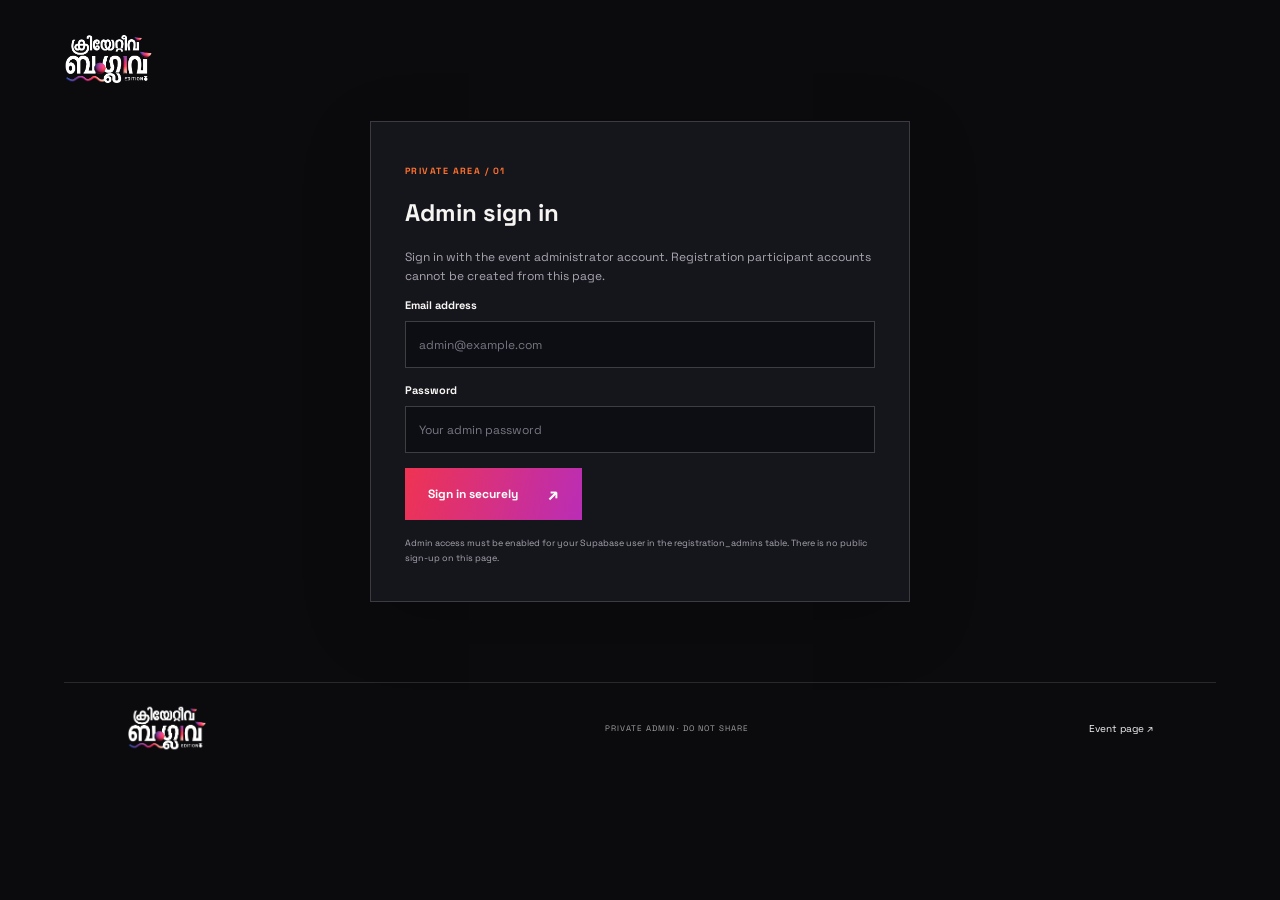
==== commit 770e2318: "Remove admin dummy registration test section" ====
--- a/admin.html
+++ b/admin.html
@@ -33,8 +33,7 @@
 <button class="button button-dark" id="run-backend-preflight" type="button" disabled>Run readiness check ↗</button>
 <p class="form-message" id="backend-preflight-result" role="status" aria-live="polite"></p>
 </div>
-<div class="admin-card" id="test-tools-card"><p class="admin-top-label">ADMIN-ONLY TESTING</p><h2>Dummy registration test</h2><p class="admin-status">Creates a clearly labelled TEST ONLY record with a dummy image. No payment is made and payment remains pending. The test temporarily consumes one place until removed. Public registration stays closed.</p><button class="button button-dark" id="create-test-registration" type="button">Create dummy test entry</button>
-<button class="copy-button" id="delete-test-registrations" type="button">Remove pending test entries</button><p class="form-message" id="test-tools-result" role="status" aria-live="polite"></p></div><div class="admin-card">
+<div class="admin-card">
 <div class="admin-toolbar"><div><h2>Participants</h2><p class="admin-status" id="last-updated">Loading registrations…</p></div><input id="filter-input" type="search" placeholder="Search name, code, email or phone" aria-label="Search registrations"><button class="copy-button" id="refresh-button" type="button">Refresh ↻</button></div>
 <div class="admin-table-wrap"><table class="admin-table"><thead><tr><th>Participant</th><th>Reference</th><th>Details</th><th>Payment</th><th>Screenshot</th><th>Review</th></tr></thead><tbody id="registrations-body"><tr><td colspan="6" class="admin-empty">Loading…</td></tr></tbody></table></div>
 </div>
@@ -43,4 +42,4 @@
 <footer class="site-footer" style="margin-top:40px"><a class="brand" href="./index.html" aria-label="Creative Bungalow home"><img class="brand-logo" src="./assets/brand/Logo%20white.png" alt="Creative Bungalow"></a><span>PRIVATE ADMIN · DO NOT SHARE</span><a href="./index.html">Event page ↗</a></footer>
 </main>
 <script src="./js/config.js"></script><script type="module" src="./js/admin.js"></script>
-</body></html>+</body></html>
--- a/styles.css
+++ b/styles.css
@@ -260,39 +260,44 @@
 }
 
 /* Auto-moving 4:5 media gallery — media assets can be added later */
-.media-marquee{width:100%;overflow:hidden;position:relative;margin-top:34px;padding:2px 0 8px}
-.media-track{display:flex;align-items:stretch;gap:14px;width:max-content;animation:media-gallery-scroll 42s linear infinite}
+.media-marquee{width:100%;overflow:hidden;position:relative;margin-top:34px;padding:2px 0 10px}
+.media-track{display:flex;align-items:flex-start;gap:16px;width:max-content;animation:media-gallery-scroll 48s linear infinite}
 .media-marquee:hover .media-track{animation-play-state:paused}
-.media-placeholder{
- width:clamp(150px,18vw,220px);
- aspect-ratio:4/5;
- flex:0 0 auto;
- position:relative;
- display:flex;
- flex-direction:column;
- align-items:center;
- justify-content:center;
- gap:12px;
- overflow:hidden;
- border:1px solid rgba(255,255,255,.16);
- background:linear-gradient(145deg,#1b1b22 0%,#121217 58%,#21141b 100%);
- color:#aeb0ba;
-}
-.media-placeholder:nth-child(3n+2){background:linear-gradient(145deg,#21151c,#15151b 70%)}
-.media-placeholder:nth-child(3n){background:linear-gradient(145deg,#171c25,#121217 70%)}
-.media-placeholder:after{content:"";position:absolute;inset:10px;border:1px solid rgba(255,255,255,.07);pointer-events:none}
-.media-index{position:absolute;top:18px;left:18px;font-size:9px;letter-spacing:.12em;color:#ff7435;font-weight:700}
-.media-placeholder-mark{width:42px;height:42px;border:1px solid rgba(255,255,255,.24);border-radius:50%;display:grid;place-items:center;font-size:24px;font-weight:300;color:#f23862}
-.media-placeholder small{font-size:8px;letter-spacing:.16em;color:#aeb0ba}
-.media-note{margin:12px 0 0;color:#9da0aa;font-size:10px;letter-spacing:.04em}
+.media-gallery-card{
+  display:block;
+  position:relative;
+  flex:0 0 clamp(220px,23vw,280px);
+  width:clamp(220px,23vw,280px);
+  height:auto;
+  aspect-ratio:4 / 5;
+  box-sizing:border-box;
+  overflow:hidden;
+  border:1px solid rgba(255,255,255,.16);
+  background:#111116;
+}
+.media-gallery-card img,
+.media-gallery-card iframe{
+  position:absolute;
+  inset:0;
+  display:block;
+  width:100%;
+  height:100%;
+  max-width:none;
+  margin:0;
+  padding:0;
+  border:0;
+  object-fit:cover;
+}
+.media-gallery-card iframe{object-fit:fill}
+.media-gallery-duplicate{pointer-events:none}
 @keyframes media-gallery-scroll{from{transform:translateX(0)}to{transform:translateX(-50%)}}
 @media(max-width:760px){
- .media-marquee{margin-top:24px}
- .media-track{gap:10px;animation-duration:34s}
- .media-placeholder{width:clamp(138px,42vw,190px)}
+  .media-marquee{margin-top:24px}
+  .media-track{gap:12px;animation-duration:42s}
+  .media-gallery-card{flex-basis:72vw;width:72vw;max-width:300px}
 }
 @media(prefers-reduced-motion:reduce){.media-track{animation:none;transform:none}}
-
+ 
 /* Clean editorial page structure inspired by the supplied Hortus reference.
    Keep Creative Bungalow's existing dark palette, pink/orange accents and Space Grotesk. */
 .editorial-section{
@@ -856,3 +861,471 @@
   border-radius:0!important;
   clip-path:none!important;
 }
+
+/* Registration + admin pages: align with the Creative Bungalow homepage identity */
+.registration-page,.admin-page{
+  min-height:100vh;background:
+    radial-gradient(ellipse at 12% 10%,rgba(57,85,198,.12),transparent 34%),
+    radial-gradient(ellipse at 88% 85%,rgba(255,114,44,.09),transparent 32%),
+    #0b0b0e!important;
+  color:#f6f4f2!important;
+  font-family:"Space Grotesk",Arial,sans-serif!important;
+}
+.registration-page .topline,.admin-page .topline{
+  background:linear-gradient(90deg,#ef3352,#ba2db6)!important;color:#fff!important;
+}
+.registration-page .site-header,.admin-page .site-header{
+  background:rgba(11,11,14,.88);border-bottom:1px solid rgba(255,255,255,.13);
+  backdrop-filter:blur(16px);-webkit-backdrop-filter:blur(16px);
+}
+.registration-page .brand-logo,.admin-page .brand-logo{
+  display:block;width:clamp(130px,13vw,164px);height:auto;max-height:54px;object-fit:contain;object-position:left center;
+}
+.registration-page .site-header nav,.admin-page .site-header nav{color:#f6f4f2}
+.registration-page .site-header nav a:not(.nav-cta),.admin-page .site-header nav a:not(.nav-cta){opacity:.8}
+.registration-page .nav-cta,.admin-page .nav-cta{
+  border:1px solid rgba(255,255,255,.65);border-radius:0!important;color:#fff;
+}
+.registration-page .register{
+  max-width:1440px;margin:0 auto;padding-top:92px;padding-bottom:105px;
+  grid-template-columns:minmax(130px,.48fr) minmax(260px,.85fr) minmax(420px,1.35fr);
+  gap:clamp(24px,4vw,62px);align-items:start;
+}
+.registration-page .section-index{color:#a7a4ad}
+.registration-page .section-index span,.registration-page .eyebrow{color:#ff722c}
+.registration-page .register-intro h2{
+  color:#f7f5f2;font-family:"Space Grotesk",Arial,sans-serif;font-weight:700;
+  font-size:clamp(52px,5.4vw,76px);letter-spacing:-.075em;line-height:.95;
+}
+.registration-page .register-intro h2 em{color:#ef3352;font-style:normal}
+.registration-page .register-intro>p{color:#c1bdc6;font-size:13px;line-height:1.85}
+.registration-page .fee{border-color:rgba(255,255,255,.17)}
+.registration-page .fee small,.registration-page .muted{color:#a7a4ad}
+.registration-page .fee strong{color:#fff}
+.registration-page .form-shell{
+  background:rgba(22,22,29,.94);border:1px solid rgba(255,255,255,.16);
+  border-radius:0!important;padding:clamp(22px,3vw,38px);color:#f7f5f2;
+  box-shadow:0 24px 80px rgba(0,0,0,.22);
+}
+.registration-page .form-title h3,.registration-page .field>span:first-child,
+.registration-page .field legend{color:#f7f5f2}
+.registration-page .form-title p,.registration-page .form-footnote{color:#aaa6b1}
+.registration-page .form-title>span,.registration-page .upload-icon{
+  background:linear-gradient(135deg,#ef3352,#ba2db6);color:#fff;border-radius:0!important;
+}
+.registration-page .field input:not([type=radio]):not([type=file]){
+  background:#0d0e13;color:#f7f5f2;border:1px solid rgba(255,255,255,.2);border-radius:0!important;
+}
+.registration-page .field input::placeholder{color:#777783}
+.registration-page .field input:focus{border-color:#ef3352;box-shadow:0 0 0 2px rgba(239,51,82,.16)}
+.registration-page .choice span{background:#101117;border:1px solid rgba(255,255,255,.2);color:#e9e6eb;border-radius:0!important}
+.registration-page .choice input:checked+span{background:rgba(239,51,82,.13);border-color:#ef3352;box-shadow:inset 0 0 0 1px #ef3352}
+.registration-page .form-divider{background:rgba(255,255,255,.14)}
+.registration-page .payment-box{background:#111219;border:1px solid rgba(255,255,255,.17);border-radius:0!important}
+.registration-page .payment-box>p,.registration-page .payment-box .caution{color:#b7b3bd}
+.registration-page .payment-top strong{color:#fff}
+.registration-page .payment-top small,.registration-page .upi-row small{color:#aaa6b1}
+.registration-page .upi-tag{background:#ef3352;color:#fff;border-radius:0!important}
+.registration-page .upi-row{background:#0b0c11;border:1px solid rgba(255,255,255,.18);border-radius:0!important}
+.registration-page .upi-row strong{color:#fff}
+.registration-page .copy-button,.admin-page .copy-button{
+  background:transparent;border:1px solid rgba(255,255,255,.32);color:#f7f5f2;border-radius:0!important;
+}
+.registration-page .copy-button:hover,.admin-page .copy-button:hover{background:#ef3352;border-color:#ef3352}
+.registration-page .upload-box{background:#0d0e13;border:1px dashed rgba(255,255,255,.34);border-radius:0!important;color:#f7f5f2}
+.registration-page .upload-box small{color:#aaa6b1}
+.registration-page .consent{color:#c4c0ca}
+.registration-page .consent input{accent-color:#ef3352}
+.registration-page .button-dark,.admin-page .button-dark{
+  background:linear-gradient(105deg,#ef3352,#ba2db6)!important;color:#fff!important;border-radius:0!important;
+}
+.registration-page .notice{border-radius:0!important}
+.registration-page .warning{background:rgba(255,114,44,.1);border:1px solid rgba(255,114,44,.5);color:#ffd4bf}
+.registration-page .closing{
+  background:
+    radial-gradient(ellipse at 50% 85%,rgba(255,114,44,.16),transparent 45%),
+    radial-gradient(rgba(255,255,255,.1) .65px,transparent .85px),
+    #0d0d12!important;background-size:auto,13px 13px,auto!important;
+  color:#f7f5f2;padding:75px 8%;border-top:1px solid rgba(255,255,255,.13)
+}
+.registration-page .closing h2{color:#fff}
+.registration-page .closing h2 em{color:#ef3352;font-style:normal}
+.registration-page .closing .button-dark{display:inline-flex;padding:0 24px;min-height:52px}
+.registration-page .site-footer,.admin-page .site-footer{
+  background:transparent!important;color:#f7f5f2;border-top:1px solid rgba(255,255,255,.13);
+}
+.registration-page .site-footer>span,.admin-page .site-footer>span{color:#aaa6b1}
+.registration-page .site-footer>a:last-child,.admin-page .site-footer>a:last-child{color:#f7f5f2}
+.registration-page .site-footer .brand-logo,.admin-page .site-footer .brand-logo{width:138px;max-height:48px}
+.admin-page{padding:32px clamp(18px,5vw,72px)}
+.admin-page .admin-container{max-width:1440px;margin:0 auto}
+.admin-page .admin-container>.brand{margin:0 0 34px}
+.admin-page .admin-login{max-width:540px;margin:35px auto 80px}
+.admin-page .admin-card{
+  background:rgba(22,22,29,.94);border:1px solid rgba(255,255,255,.16);
+  border-radius:0!important;padding:clamp(22px,3vw,34px);color:#f7f5f2;
+  box-shadow:0 20px 65px rgba(0,0,0,.18);
+}
+.admin-page .admin-top-label{color:#ff722c;letter-spacing:.16em}
+.admin-page h1,.admin-page h2,.admin-page h3{color:#f7f5f2}
+.admin-page .admin-header h1{font-size:clamp(38px,5vw,64px);letter-spacing:-.075em}
+.admin-page .admin-header p,.admin-page .admin-status{color:#aaa6b1}
+.admin-page .field>span:first-child{color:#f7f5f2}
+.admin-page .field input:not([type=radio]):not([type=file]),.admin-page .admin-toolbar input{
+  background:#0d0e13;color:#f7f5f2;border:1px solid rgba(255,255,255,.2);border-radius:0!important;
+}
+.admin-page .field input::placeholder,.admin-page .admin-toolbar input::placeholder{color:#777783}
+.admin-page .button-dark{background:linear-gradient(105deg,#ef3352,#ba2db6)!important;color:#fff!important}
+.admin-page .admin-table{color:#f2eff4}
+.admin-page .admin-table th{color:#ff8a68}
+.admin-page .admin-table th,.admin-page .admin-table td{border-bottom:1px solid rgba(255,255,255,.13)}
+.admin-page .admin-empty{color:#aaa6b1}
+.admin-page .status-pill{border-radius:0!important;background:rgba(255,114,44,.16);color:#ffd4bf}
+.admin-page .status-pill.verified{background:rgba(90,180,120,.17);color:#9de0b2}
+.admin-page .status-pill.rejected{background:rgba(239,51,82,.17);color:#ff9aaa}
+.admin-page .admin-action{border:1px solid rgba(255,255,255,.28);color:#f7f5f2;border-radius:0!important}
+.admin-page .admin-action:hover{background:#ef3352}
+.admin-page .notice{border-radius:0!important}
+.admin-page .warning{background:rgba(255,114,44,.1);border:1px solid rgba(255,114,44,.5);color:#ffd4bf}
+.admin-page .captcha-wrap p,.admin-page .form-footnote{color:#aaa6b1}
+@media(max-width:1020px){
+ .registration-page .register{grid-template-columns: minmax(120px,.45fr) minmax(240px,1fr);gap:28px}
+ .registration-page .form-shell{grid-column:2}
+}
+@media(max-width:700px){
+ .registration-page .topline{padding:0 18px}
+ .registration-page .site-header{height:72px;padding:0 18px}
+ .registration-page .site-header nav{gap:12px;font-size:10px}
+ .registration-page .site-header nav a:not(.nav-cta){display:none}
+ .registration-page .register{display:flex;flex-direction:column;padding:65px 18px 75px;gap:24px}
+ .registration-page .register>.section-index{margin-bottom:5px}
+ .registration-page .register-intro h2{font-size:clamp(52px,14vw,68px)}
+ .registration-page .form-shell{width:100%;padding:21px 16px}
+ .registration-page .site-footer{padding:22px 18px;flex-wrap:wrap}
+ .registration-page .site-footer>span{order:3;width:100%;font-size:7px}
+ .admin-page{padding:22px 12px}
+ .admin-page .admin-container>.brand{margin-bottom:25px}
+ .admin-page .admin-login{margin:25px auto 55px}
+ .admin-page .admin-header{align-items:flex-start;flex-direction:column}
+ .admin-page .admin-toolbar{align-items:stretch;flex-direction:column}
+ .admin-page .admin-toolbar input{max-width:none;width:100%}
+ .admin-page .admin-card{padding:18px 14px}
+ .admin-page .admin-table-wrap{margin-left:-4px;margin-right:-4px}
+ .admin-page .site-footer{padding:20px 6px;flex-wrap:wrap}
+ .admin-page .site-footer>span{order:3;width:100%}
+}
+
+/* Remove the globally tiled brand-texture layer from every page.
+   Keep texture and lighting only where a section explicitly defines it (e.g. homepage hero). */
+body:before{display:none!important;background-image:none!important;opacity:0!important}
+.admin-page{
+  background:#0b0b0e!important;
+  background-image:none!important;
+}
+.admin-page:before{
+  display:none!important;
+  content:none!important;
+  background:none!important;
+}
+.admin-page .admin-container,
+.admin-page #dashboard,
+.admin-page .admin-header{
+  background:transparent!important;
+  background-image:none!important;
+}
+
+/* Registration page: clean two-column composition — intro left, form right */
+.registration-page .register{
+  display:grid!important;
+  grid-template-columns:minmax(0,.82fr) minmax(0,1.18fr)!important;
+  gap:clamp(28px,5vw,76px)!important;
+  align-items:start!important;
+  max-width:1280px!important;
+  padding:88px clamp(24px,6vw,88px) 104px!important;
+}
+.registration-page .register>.section-index{display:none!important}
+.registration-page .register-intro{grid-column:1!important;min-width:0}
+.registration-page .form-shell{grid-column:2!important;grid-row:1!important;width:100%;min-width:0}
+.registration-page #setup-banner{grid-column:1/-1!important}
+@media(max-width:760px){
+ .registration-page .register{
+   display:flex!important;flex-direction:column!important;
+   gap:26px!important;padding:58px 18px 72px!important;
+ }
+ .registration-page .register-intro,.registration-page .form-shell{
+   width:100%!important;grid-column:auto!important;grid-row:auto!important;
+ }
+ .registration-page #setup-banner{width:100%}
+}
+
+/* Carry the "See you in Wayanad" invitation backdrop across the full registration page */
+.registration-page{
+  background:
+    radial-gradient(ellipse at 50% 82%,rgba(255,114,44,.19),transparent 43%),
+    radial-gradient(ellipse at 50% 28%,rgba(186,45,182,.12),transparent 40%),
+    radial-gradient(rgba(255,255,255,.12) .65px,transparent .9px),
+    linear-gradient(145deg,#09090c 0%,#101015 58%,#0a0a0d 100%)!important;
+  background-size:auto,auto,12px 12px,auto!important;
+  background-attachment:fixed!important;
+}
+.registration-page main,
+.registration-page .register,
+.registration-page .closing{
+  background:transparent!important;
+  background-image:none!important;
+}
+.registration-page .closing{
+  position:relative;isolation:isolate;overflow:hidden;
+  border-top:1px solid rgba(255,255,255,.13);
+}
+.registration-page .closing:before{
+  content:"";position:absolute;inset:0;z-index:-1;pointer-events:none;
+  background:
+    radial-gradient(ellipse at 50% 82%,rgba(255,114,44,.19),transparent 43%),
+    radial-gradient(ellipse at 50% 28%,rgba(186,45,182,.12),transparent 40%),
+    radial-gradient(rgba(255,255,255,.12) .65px,transparent .9px),
+    linear-gradient(145deg,#09090c 0%,#101015 58%,#0a0a0d 100%);
+  background-size:auto,auto,12px 12px,auto;
+}
+
+/* Clean invitation / See you in Wayanad area — remove dotted texture */
+.invite-cta:before{
+  content:none!important;
+  display:none!important;
+  background:none!important;
+}
+.invite-cta{
+  background:
+    radial-gradient(ellipse at 50% 82%,rgba(255,114,44,.16),transparent 46%),
+    radial-gradient(ellipse at 50% 28%,rgba(186,45,182,.10),transparent 42%),
+    linear-gradient(145deg,#09090c 0%,#101015 58%,#0a0a0d 100%)!important;
+}
+
+/* Registration closing invitation — cinematic gradient and subtle brand motion */
+.registration-page .closing{
+ position:relative!important;isolation:isolate!important;overflow:hidden!important;
+ min-height:540px;padding:100px 24px 110px!important;
+ display:flex!important;flex-direction:column!important;align-items:center!important;justify-content:center!important;
+ text-align:center!important;border-top:1px solid rgba(255,255,255,.12)!important;
+ background:
+  radial-gradient(ellipse at 50% 12%,rgba(186,45,182,.25),transparent 42%),
+  radial-gradient(ellipse at 50% 82%,rgba(255,114,44,.23),transparent 42%),
+  radial-gradient(ellipse at 12% 78%,rgba(57,85,198,.13),transparent 34%),
+  #050507!important;
+}
+.registration-page .closing:before{
+ content:""!important;display:block!important;position:absolute!important;inset:-15%!important;z-index:-2!important;
+ background:radial-gradient(ellipse at 20% 5%,rgba(239,51,82,.22),transparent 30%),radial-gradient(ellipse at 82% 95%,rgba(186,45,182,.18),transparent 35%);
+ filter:blur(35px);animation:cb-invite-glow 14s ease-in-out infinite alternate;
+}
+.registration-page .closing:after{
+ content:""!important;position:absolute!important;z-index:-1!important;pointer-events:none!important;
+ width:min(80vw,760px);aspect-ratio:1;border:1px solid rgba(57,85,198,.20);border-radius:50%;
+ box-shadow:0 0 0 42px rgba(239,51,82,.035),0 0 0 92px rgba(186,45,182,.025);
+ animation:cb-invite-orbit 24s ease-in-out infinite alternate;
+}
+.registration-page .closing>div{
+ color:#ff722c!important;font-size:32px!important;line-height:1!important;margin-bottom:26px!important;
+ text-shadow:0 0 24px rgba(255,114,44,.55);animation:cb-invite-star 7s ease-in-out infinite;
+}
+.registration-page .closing>p{position:relative;z-index:1;color:#f7f5f2!important;font-size:10px!important;font-weight:700!important;letter-spacing:.19em!important;margin:0 0 28px!important}
+.registration-page .closing h2{
+ position:relative;z-index:1;color:#fff!important;font-family:"Space Grotesk",Arial,sans-serif!important;
+ font-size:clamp(54px,8vw,104px)!important;line-height:.94!important;letter-spacing:-.075em!important;font-weight:700!important;margin:0 0 38px!important;
+}
+.registration-page .closing h2 em{color:#ef3352!important;font-style:normal!important}
+.registration-page .closing .button-dark{
+ position:relative;z-index:1;min-height:58px!important;padding:0 30px!important;
+ background:linear-gradient(105deg,#ef3352 0%,#ba2db6 100%)!important;color:#fff!important;border:0!important;border-radius:0!important;
+ box-shadow:0 12px 42px rgba(239,51,82,.18);
+}
+@keyframes cb-invite-glow{from{transform:translate3d(-2%,0,0) scale(.98);opacity:.72}to{transform:translate3d(2%,-1%,0) scale(1.05);opacity:1}}
+@keyframes cb-invite-orbit{from{transform:translate3d(-1%,0,0) scale(.97);opacity:.55}to{transform:translate3d(1%,-1%,0) scale(1.03);opacity:1}}
+@keyframes cb-invite-star{0%,100%{transform:rotate(0) scale(1);opacity:.9}50%{transform:rotate(18deg) scale(1.12);opacity:1}}
+@media(max-width:700px){
+ .registration-page .closing{min-height:470px;padding:78px 18px!important}
+ .registration-page .closing h2{font-size:clamp(48px,12vw,70px)!important}
+ .registration-page .closing:after{width:105vw}
+}
+@media(prefers-reduced-motion:reduce){.registration-page .closing:before,.registration-page .closing:after,.registration-page .closing>div{animation:none!important}}
+
+/* Compact About section: remove framed text box and reduce vertical footprint */
+#about.editorial-section{padding-top:clamp(48px,5vw,72px)!important;padding-bottom:clamp(52px,5vw,76px)!important}
+#about.editorial-section>.editorial-heading{margin-bottom:18px!important}
+#about.editorial-section>.editorial-heading h2{font-size:clamp(38px,4.4vw,58px)!important}
+#about.editorial-section>.editorial-copy{padding:0!important;border:0!important}
+#about.editorial-section .about-copy{max-width:1040px!important;gap:0!important}
+#about.editorial-section .about-copy p{font-size:14px!important;line-height:1.75!important}
+#about.editorial-section>.edition-history{margin-top:30px!important}
+#about.editorial-section .edition-entry{padding-top:22px!important;padding-bottom:20px!important}
+#about.editorial-section .edition-entry h3{font-size:clamp(25px,2.5vw,34px)!important;margin-bottom:10px!important}
+#about.editorial-section .edition-copy p{font-size:12px!important;line-height:1.75!important;margin-bottom:9px!important}
+#about.editorial-section .upcoming-edition{margin-top:14px!important}
+@media(max-width:760px){
+ #about.editorial-section{padding-top:48px!important;padding-bottom:54px!important}
+ #about.editorial-section>.editorial-heading{margin-bottom:14px!important}
+ #about.editorial-section>.editorial-copy{padding:0!important}
+ #about.editorial-section .about-copy p{font-size:13px!important;line-height:1.75!important}
+ #about.editorial-section>.edition-history{margin-top:22px!important}
+ #about.editorial-section .edition-entry,#about.editorial-section .edition-entry+.edition-entry{padding:20px 0!important}
+ #about.editorial-section .edition-copy p{font-size:12px!important;line-height:1.75!important}
+}
+
+
+/* Third-edition hero artwork: supplied transparent PNG with subtle brand orbits */
+.hero{isolation:isolate;background:
+  radial-gradient(ellipse at 76% 78%,rgba(255,114,44,.13),transparent 36%),
+  radial-gradient(ellipse at 69% 25%,rgba(186,45,182,.13),transparent 34%),
+  radial-gradient(ellipse at 15% 90%,rgba(57,85,198,.16),transparent 38%),
+  var(--ink);
+}
+.hero-art{min-height:500px;position:relative;display:grid;place-items:center;overflow:visible;isolation:isolate}
+.hero-art::before{content:"";position:absolute;inset:8% 4%;border-radius:50%;background:radial-gradient(ellipse,rgba(186,45,182,.13),rgba(255,114,44,.08) 48%,transparent 72%);filter:blur(24px);z-index:-2;animation:heroGlow 8s ease-in-out infinite alternate}
+.hero-orbit{position:absolute;display:block;width:min(96%,500px);aspect-ratio:1.18/1;border:1px solid rgba(57,85,198,.72);border-radius:50%;z-index:-1;pointer-events:none}
+.hero-orbit-a{transform:rotate(-25deg) scaleY(.78);transform-origin:center;animation:heroOrbitA 24s linear infinite}
+.hero-orbit-b{width:min(82%,420px);border-color:rgba(239,51,82,.55);transform:rotate(24deg) scaleY(.8);transform-origin:center;animation:heroOrbitB 32s linear infinite reverse}
+.hero-edition-art{display:block;width:min(82%,410px);height:auto;max-height:440px;object-fit:contain;position:relative;z-index:1;filter:drop-shadow(0 24px 48px rgba(0,0,0,.22));animation:heroArtFloat 7s ease-in-out infinite}
+@keyframes heroArtFloat{0%,100%{transform:translate3d(0,0,0)}50%{transform:translate3d(0,-10px,0)}}
+@keyframes heroOrbitA{from{transform:rotate(-25deg) scaleY(.78)}to{transform:rotate(335deg) scaleY(.78)}}
+@keyframes heroOrbitB{from{transform:rotate(24deg) scaleY(.8)}to{transform:rotate(384deg) scaleY(.8)}}
+@keyframes heroGlow{from{opacity:.65;transform:scale(.96)}to{opacity:1;transform:scale(1.04)}}
+@media(max-width:1020px){.hero-art{min-height:420px}.hero-edition-art{width:min(82%,360px);max-height:390px}}
+@media(max-width:700px){.hero-art{min-height:310px;margin-top:28px}.hero-edition-art{width:min(76%,280px);max-height:290px}.hero-orbit{width:min(94%,350px)}.hero-orbit-b{width:min(80%,290px)}}
+@media(prefers-reduced-motion:reduce){.hero-edition-art,.hero-orbit-a,.hero-orbit-b,.hero-art::before{animation:none!important}}
+
+
+/* Partner logos — use the original uploaded artwork without cropping */
+.partners-section .partner-rail{
+  align-items:stretch;
+  background:rgba(255,255,255,.025);
+}
+.partners-section .partner-slot{
+  min-height:132px;
+  padding:22px clamp(14px,2.5vw,30px);
+  display:flex;
+  align-items:center;
+  justify-content:center;
+  background:rgba(255,255,255,.015);
+}
+.partners-section .partner-slot img{
+  display:block;
+  width:100%;
+  max-width:190px;
+  height:72px;
+  object-fit:contain;
+  object-position:center;
+  filter:none;
+  opacity:.96;
+  transition:opacity .25s ease,transform .25s ease;
+}
+.partners-section .partner-slot:hover img{opacity:1;transform:scale(1.035)}
+@media(max-width:700px){
+  .partners-section .partner-slot{min-height:104px;padding:16px}
+  .partners-section .partner-slot img{height:58px;max-width:150px}
+}
+@media(prefers-reduced-motion:reduce){
+  .partners-section .partner-slot img{transition:none}
+}
+
+
+/* Partner logos — transparent layout with dividers only */
+.partners-section .partner-rail{
+  background:transparent!important;
+  border:0!important;
+  gap:0;
+}
+.partners-section .partner-slot{
+  min-height:150px;
+  padding:22px clamp(18px,3vw,38px);
+  background:transparent!important;
+  border:0!important;
+}
+.partners-section .partner-slot+.partner-slot{
+  border-left:1px solid rgba(255,255,255,.24)!important;
+}
+.partners-section .partner-slot img{
+  width:100%;
+  max-width:260px;
+  height:128px;
+  object-fit:contain;
+  opacity:1;
+}
+@media(max-width:700px){
+  .partners-section .partner-slot{
+    min-height:120px;
+    padding:18px;
+  }
+  .partners-section .partner-slot img{
+    max-width:200px;
+    height:100px;
+  }
+  .partners-section .partner-slot:nth-child(3){
+    border-left:0!important;
+    border-top:1px solid rgba(255,255,255,.24)!important;
+  }
+  .partners-section .partner-slot:nth-child(4){
+    border-top:1px solid rgba(255,255,255,.24)!important;
+    border-left:1px solid rgba(255,255,255,.24)!important;
+  }
+}
+
+
+/* Partner role labels above each transparent logo */
+.partners-section .partner-slot{
+  flex-direction:column;
+  gap:22px;
+}
+.partners-section .partner-role{
+  margin:0;
+  color:rgba(255,255,255,.68);
+  font-family:inherit;
+  font-size:11px;
+  line-height:1.2;
+  font-weight:600;
+  letter-spacing:.2em;
+  text-align:center;
+  text-transform:uppercase;
+}
+.partners-section .partner-slot img{
+  flex:0 0 auto;
+}
+@media(max-width:700px){
+  .partners-section .partner-slot{gap:16px}
+  .partners-section .partner-role{font-size:9px;letter-spacing:.14em}
+}
+
+/* Homepage co-branding */
+.home-brand-pair{
+  display:flex;
+  align-items:center;
+  gap:clamp(10px,1.5vw,20px);
+  min-width:0;
+}
+.home-brand-pair .spase-logo{
+  display:block;
+  width:clamp(90px,10.5vw,130px);
+  height:auto;
+  max-height:40px;
+  object-fit:contain;
+}
+.site-footer .home-brand-pair .spase-logo{max-height:36px}
+@media(max-width:760px){
+  .home-brand-pair{gap:10px}
+  .home-brand-pair .spase-logo{width:clamp(82px,22vw,108px);max-height:32px}
+  .site-footer .home-brand-pair .spase-logo{max-height:30px}
+}
+
+/* Keep the navigation and admin dashboard bar visible while scrolling */
+.site-header,
+.admin-page .admin-header{
+  position:sticky;
+  top:0;
+  z-index:1000;
+}
+.admin-page .admin-header{
+  padding:16px 0;
+  background:rgba(11,11,14,.94)!important;
+  backdrop-filter:blur(16px);
+  -webkit-backdrop-filter:blur(16px);
+  border-bottom:1px solid rgba(255,255,255,.13);
+}
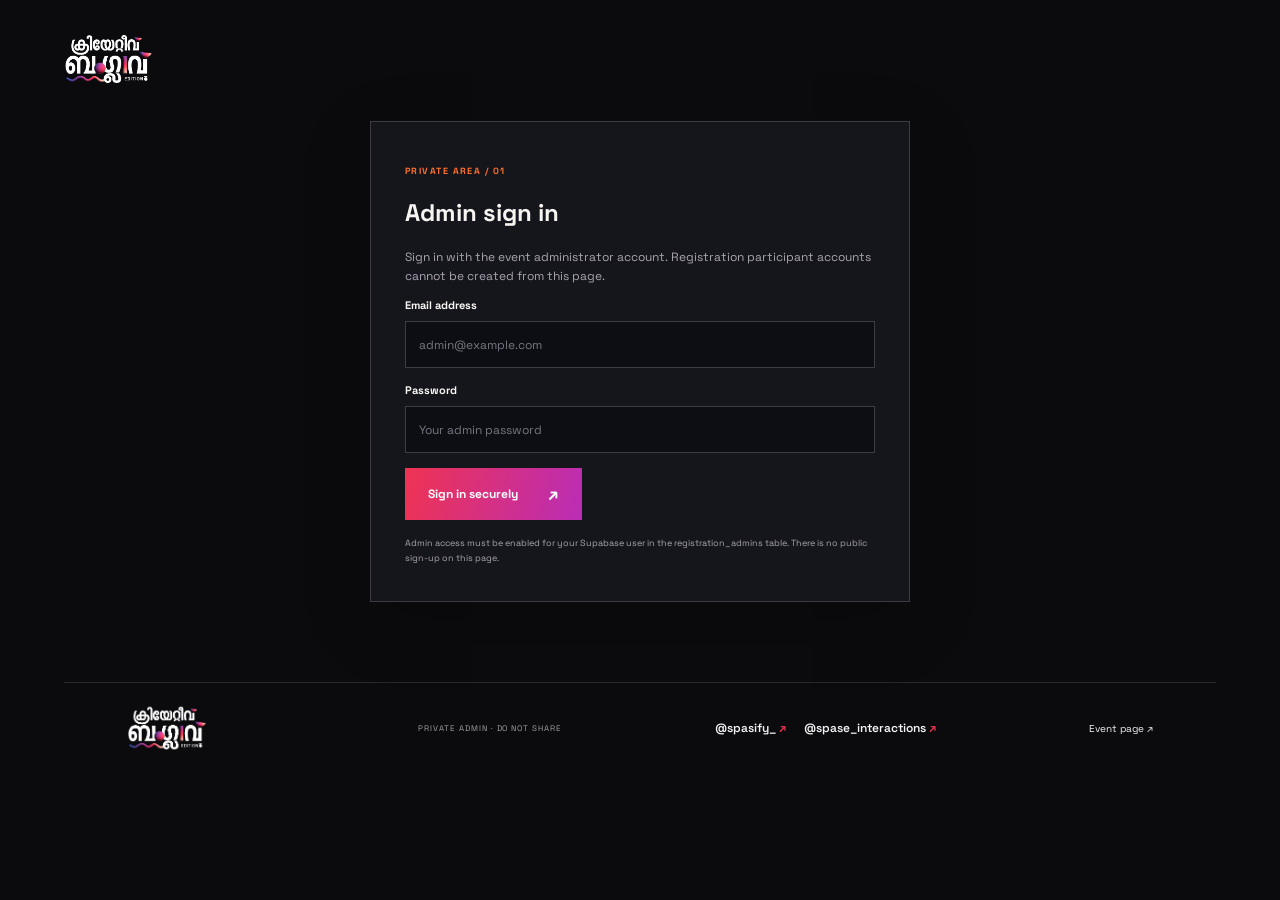
==== commit 90b2c271: "Add Instagram profiles to site footers" ====
--- a/admin.html
+++ b/admin.html
@@ -34,12 +34,12 @@
 <p class="form-message" id="backend-preflight-result" role="status" aria-live="polite"></p>
 </div>
 <div class="admin-card">
-<div class="admin-toolbar"><div><h2>Participants</h2><p class="admin-status" id="last-updated">Loading registrations…</p></div><input id="filter-input" type="search" placeholder="Search name, code, email or phone" aria-label="Search registrations"><button class="copy-button" id="refresh-button" type="button">Refresh ↻</button></div>
+<div class="admin-toolbar"><div><h2>Participants</h2><p class="admin-status" id="last-updated">Loading registrations…</p></div><input id="filter-input" type="search" placeholder="Search name, code, email or phone" aria-label="Search registrations"><button class="copy-button" id="export-button" type="button">Export Excel ↓</button><button class="copy-button" id="refresh-button" type="button">Refresh ↻</button></div>
 <div class="admin-table-wrap"><table class="admin-table"><thead><tr><th>Participant</th><th>Reference</th><th>Details</th><th>Payment</th><th>Screenshot</th><th>Review</th></tr></thead><tbody id="registrations-body"><tr><td colspan="6" class="admin-empty">Loading…</td></tr></tbody></table></div>
 </div>
 <p class="admin-status">Screenshot links expire after five minutes. Payment verification is manual; a screenshot alone is not proof that a transfer settled.</p>
 </section>
-<footer class="site-footer" style="margin-top:40px"><a class="brand" href="./index.html" aria-label="Creative Bungalow home"><img class="brand-logo" src="./assets/brand/Logo%20white.png" alt="Creative Bungalow"></a><span>PRIVATE ADMIN · DO NOT SHARE</span><a href="./index.html">Event page ↗</a></footer>
+<footer class="site-footer" style="margin-top:40px"><a class="brand" href="./index.html" aria-label="Creative Bungalow home"><img class="brand-logo" src="./assets/brand/Logo%20white.png" alt="Creative Bungalow"></a><span>PRIVATE ADMIN · DO NOT SHARE</span><nav class="footer-socials" aria-label="Instagram accounts"><a href="https://www.instagram.com/spasify_/" target="_blank" rel="noopener noreferrer">@spasify_ <span aria-hidden="true">↗</span></a><a href="https://www.instagram.com/spase_interactions/" target="_blank" rel="noopener noreferrer">@spase_interactions <span aria-hidden="true">↗</span></a></nav><a href="./index.html">Event page ↗</a></footer>
 </main>
 <script src="./js/config.js"></script><script type="module" src="./js/admin.js"></script>
 </body></html>
--- a/styles.css
+++ b/styles.css
@@ -803,11 +803,16 @@
   object-fit:contain;
 }
 .site-footer>span{color:rgba(255,255,255,.62)!important}
+.footer-socials{display:flex;align-items:center;gap:18px;flex-wrap:wrap;font-size:12px;font-weight:600}
+.footer-socials a{color:#f5f2f4!important;transition:color .2s ease}
+.footer-socials a:hover{color:var(--cb-pink)!important}
+.footer-socials a span{color:var(--cb-pink)}
 .site-footer>a:last-child{color:#f5f2f4!important;transition:color .2s ease}
 .site-footer>a:last-child:hover{color:var(--cb-pink)!important}
 @media(max-width:700px){
- .site-footer{background:transparent!important;padding:20px 18px;min-height:84px}
+ .site-footer{background:transparent!important;padding:20px 18px;min-height:84px;flex-wrap:wrap;gap:14px}
  .site-footer .footer-logo{width:120px;max-height:44px}
+ .footer-socials{width:100%;order:4;gap:14px;font-size:11px}
 }
 
 /* Hero finish: tactile campaign texture and lighting from the supplied social artwork */
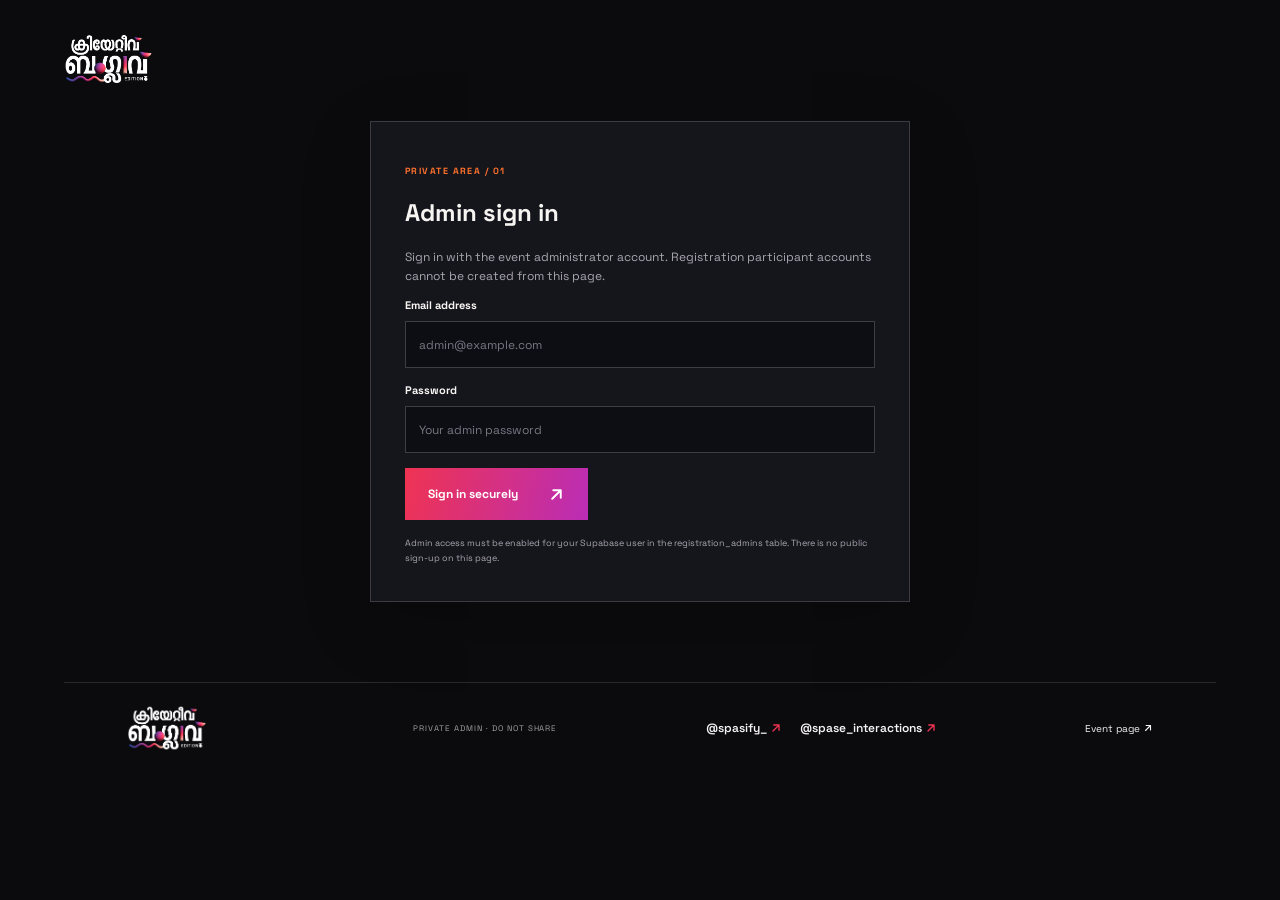
==== commit 9477af93: "Use matching SVG icons across mobile platforms" ====
--- a/admin.html
+++ b/admin.html
@@ -18,28 +18,28 @@
 <label class="field"><span>Email address</span><input name="email" type="email" autocomplete="username" required placeholder="admin@example.com"></label>
 <label class="field"><span>Password</span><input name="password" type="password" autocomplete="current-password" required minlength="8" placeholder="Your admin password"></label>
 <p class="form-message" id="login-message" role="status" aria-live="polite"></p>
-<button class="button button-dark" id="login-button" type="submit">Sign in securely <b>↗</b></button>
+<button class="button button-dark" id="login-button" type="submit">Sign in securely <b><svg class="icon" aria-hidden="true" focusable="false" viewBox="0 0 16 16"><path d="M4 12 12 4M5 4h7v7"/></svg></b></button>
 </form>
 <p class="form-footnote">Admin access must be enabled for your Supabase user in the registration_admins table. There is no public sign-up on this page.</p>
 </section>
 <section id="dashboard" hidden>
-<header class="admin-header"><div><p class="admin-top-label">PRIVATE AREA / 02</p><h1>Registration desk.</h1><p>Review screenshots and update payment status.</p></div><button class="copy-button" id="signout-button" type="button">Sign out ↗</button></header>
+<header class="admin-header"><div><p class="admin-top-label">PRIVATE AREA / 02</p><h1>Registration desk.</h1><p>Review screenshots and update payment status.</p></div><button class="copy-button" id="signout-button" type="button">Sign out <svg class="icon" aria-hidden="true" focusable="false" viewBox="0 0 16 16"><path d="M4 12 12 4M5 4h7v7"/></svg></button></header>
 <div class="notice warning" id="admin-notice" role="status" hidden></div>
 <div class="admin-card" id="backend-preflight-card">
 <p class="admin-top-label">PRIVATE DIAGNOSTICS</p>
 <h2>Backend readiness check</h2>
 <p class="admin-status">Administrator-only, read-only checks. This verifies server-side Turnstile, private screenshot bucket and registration RPC availability. It does not create participant records. Public registration remains closed.</p>
 <div class="captcha-wrap"><div id="backend-preflight-turnstile"></div><p id="backend-preflight-captcha-note">Complete anti-spam verification to run the checks.</p></div>
-<button class="button button-dark" id="run-backend-preflight" type="button" disabled>Run readiness check ↗</button>
+<button class="button button-dark" id="run-backend-preflight" type="button" disabled>Run readiness check <svg class="icon" aria-hidden="true" focusable="false" viewBox="0 0 16 16"><path d="M4 12 12 4M5 4h7v7"/></svg></button>
 <p class="form-message" id="backend-preflight-result" role="status" aria-live="polite"></p>
 </div>
 <div class="admin-card">
-<div class="admin-toolbar"><div><h2>Participants</h2><p class="admin-status" id="last-updated">Loading registrations…</p></div><input id="filter-input" type="search" placeholder="Search name, code, email or phone" aria-label="Search registrations"><button class="copy-button" id="export-button" type="button">Export Excel ↓</button><button class="copy-button" id="refresh-button" type="button">Refresh ↻</button></div>
+<div class="admin-toolbar"><div><h2>Participants</h2><p class="admin-status" id="last-updated">Loading registrations…</p></div><input id="filter-input" type="search" placeholder="Search name, code, email or phone" aria-label="Search registrations"><button class="copy-button" id="export-button" type="button">Export Excel <svg class="icon" aria-hidden="true" focusable="false" viewBox="0 0 16 16"><path d="M8 2v12m-5-5 5 5 5-5"/></svg></button><button class="copy-button" id="refresh-button" type="button">Refresh <svg class="icon" aria-hidden="true" focusable="false" viewBox="0 0 16 16"><path d="M13.5 6A5.5 5.5 0 0 0 4 3L2.5 5M2.5 2.5V5h2.5M2.5 10a5.5 5.5 0 0 0 9.5 3l1.5-2m0 2.5V11h-2.5"/></svg></button></div>
 <div class="admin-table-wrap"><table class="admin-table"><thead><tr><th>Participant</th><th>Reference</th><th>Details</th><th>Payment</th><th>Screenshot</th><th>Review</th></tr></thead><tbody id="registrations-body"><tr><td colspan="6" class="admin-empty">Loading…</td></tr></tbody></table></div>
 </div>
 <p class="admin-status">Screenshot links expire after five minutes. Payment verification is manual; a screenshot alone is not proof that a transfer settled.</p>
 </section>
-<footer class="site-footer" style="margin-top:40px"><a class="brand" href="./index.html" aria-label="Creative Bungalow home"><img class="brand-logo" src="./assets/brand/Logo%20white.png" alt="Creative Bungalow"></a><span>PRIVATE ADMIN · DO NOT SHARE</span><nav class="footer-socials" aria-label="Instagram accounts"><a href="https://www.instagram.com/spasify_/" target="_blank" rel="noopener noreferrer">@spasify_ <span aria-hidden="true">↗</span></a><a href="https://www.instagram.com/spase_interactions/" target="_blank" rel="noopener noreferrer">@spase_interactions <span aria-hidden="true">↗</span></a></nav><a href="./index.html">Event page ↗</a></footer>
+<footer class="site-footer" style="margin-top:40px"><a class="brand" href="./index.html" aria-label="Creative Bungalow home"><img class="brand-logo" src="./assets/brand/Logo%20white.png" alt="Creative Bungalow"></a><span>PRIVATE ADMIN · DO NOT SHARE</span><nav class="footer-socials" aria-label="Instagram accounts"><a href="https://www.instagram.com/spasify_/" target="_blank" rel="noopener noreferrer">@spasify_ <span aria-hidden="true"><svg class="icon" aria-hidden="true" focusable="false" viewBox="0 0 16 16"><path d="M4 12 12 4M5 4h7v7"/></svg></span></a><a href="https://www.instagram.com/spase_interactions/" target="_blank" rel="noopener noreferrer">@spase_interactions <span aria-hidden="true"><svg class="icon" aria-hidden="true" focusable="false" viewBox="0 0 16 16"><path d="M4 12 12 4M5 4h7v7"/></svg></span></a></nav><a href="./index.html">Event page <svg class="icon" aria-hidden="true" focusable="false" viewBox="0 0 16 16"><path d="M4 12 12 4M5 4h7v7"/></svg></a></footer>
 </main>
 <script src="./js/config.js"></script><script type="module" src="./js/admin.js"></script>
 </body></html>
--- a/styles.css
+++ b/styles.css
@@ -668,7 +668,14 @@
 .button-lime:hover{transform:translateY(-3px);box-shadow:0 15px 42px rgba(239,51,82,.3)}
 .ticker{background:linear-gradient(90deg,var(--cb-pink),#d72f83 48%,var(--cb-purple));color:#fff}
 .ticker-track{animation:ticker-scroll 28s linear infinite;will-change:transform}
-.ticker-track b{color:#fff}
+.ticker-track b{color:#fff;display:inline-flex;align-items:center}
+.icon{display:inline-block;width:1em;height:1em;flex:none;vertical-align:-.16em;fill:none;stroke:currentColor;stroke-width:1.8;stroke-linecap:round;stroke-linejoin:round}
+.icon-spark{fill:currentColor;stroke:none}
+.ticker-track .icon{width:18px;height:18px;vertical-align:middle}
+.closing>div .icon{width:32px;height:32px}
+.upload-icon .icon{width:16px;height:16px}
+.upload-arrow .icon{width:15px;height:15px}
+.success-icon .icon{width:24px;height:24px}
 @keyframes ticker-scroll{from{transform:translateX(0)}to{transform:translateX(-50%)}}
 @keyframes cb-disc-float{0%,100%{transform:translate3d(0,0,0) rotate(-10deg)}50%{transform:translate3d(0,-13px,0) rotate(-6deg)}}
 @keyframes cb-orbit-a{from{transform:rotate(-24deg) scaleY(.76)}to{transform:rotate(336deg) scaleY(.76)}}
@@ -776,6 +783,7 @@
   transition:transform .25s ease,box-shadow .25s ease,background .25s ease;
 }
 .invite-button span{font-size:17px}
+.invite-button .icon{width:17px;height:17px}
 .invite-button:hover{transform:translateY(-3px);background:#f04a6a;box-shadow:0 12px 34px rgba(239,51,82,.24)}
 @media(max-width:700px){
  .invite-cta{min-height:510px;padding:85px 22px 80px!important}
@@ -807,6 +815,7 @@
 .footer-socials a{color:#f5f2f4!important;transition:color .2s ease}
 .footer-socials a:hover{color:var(--cb-pink)!important}
 .footer-socials a span{color:var(--cb-pink)}
+.footer-socials .icon{width:12px;height:12px}
 .site-footer>a:last-child{color:#f5f2f4!important;transition:color .2s ease}
 .site-footer>a:last-child:hover{color:var(--cb-pink)!important}
 @media(max-width:700px){
